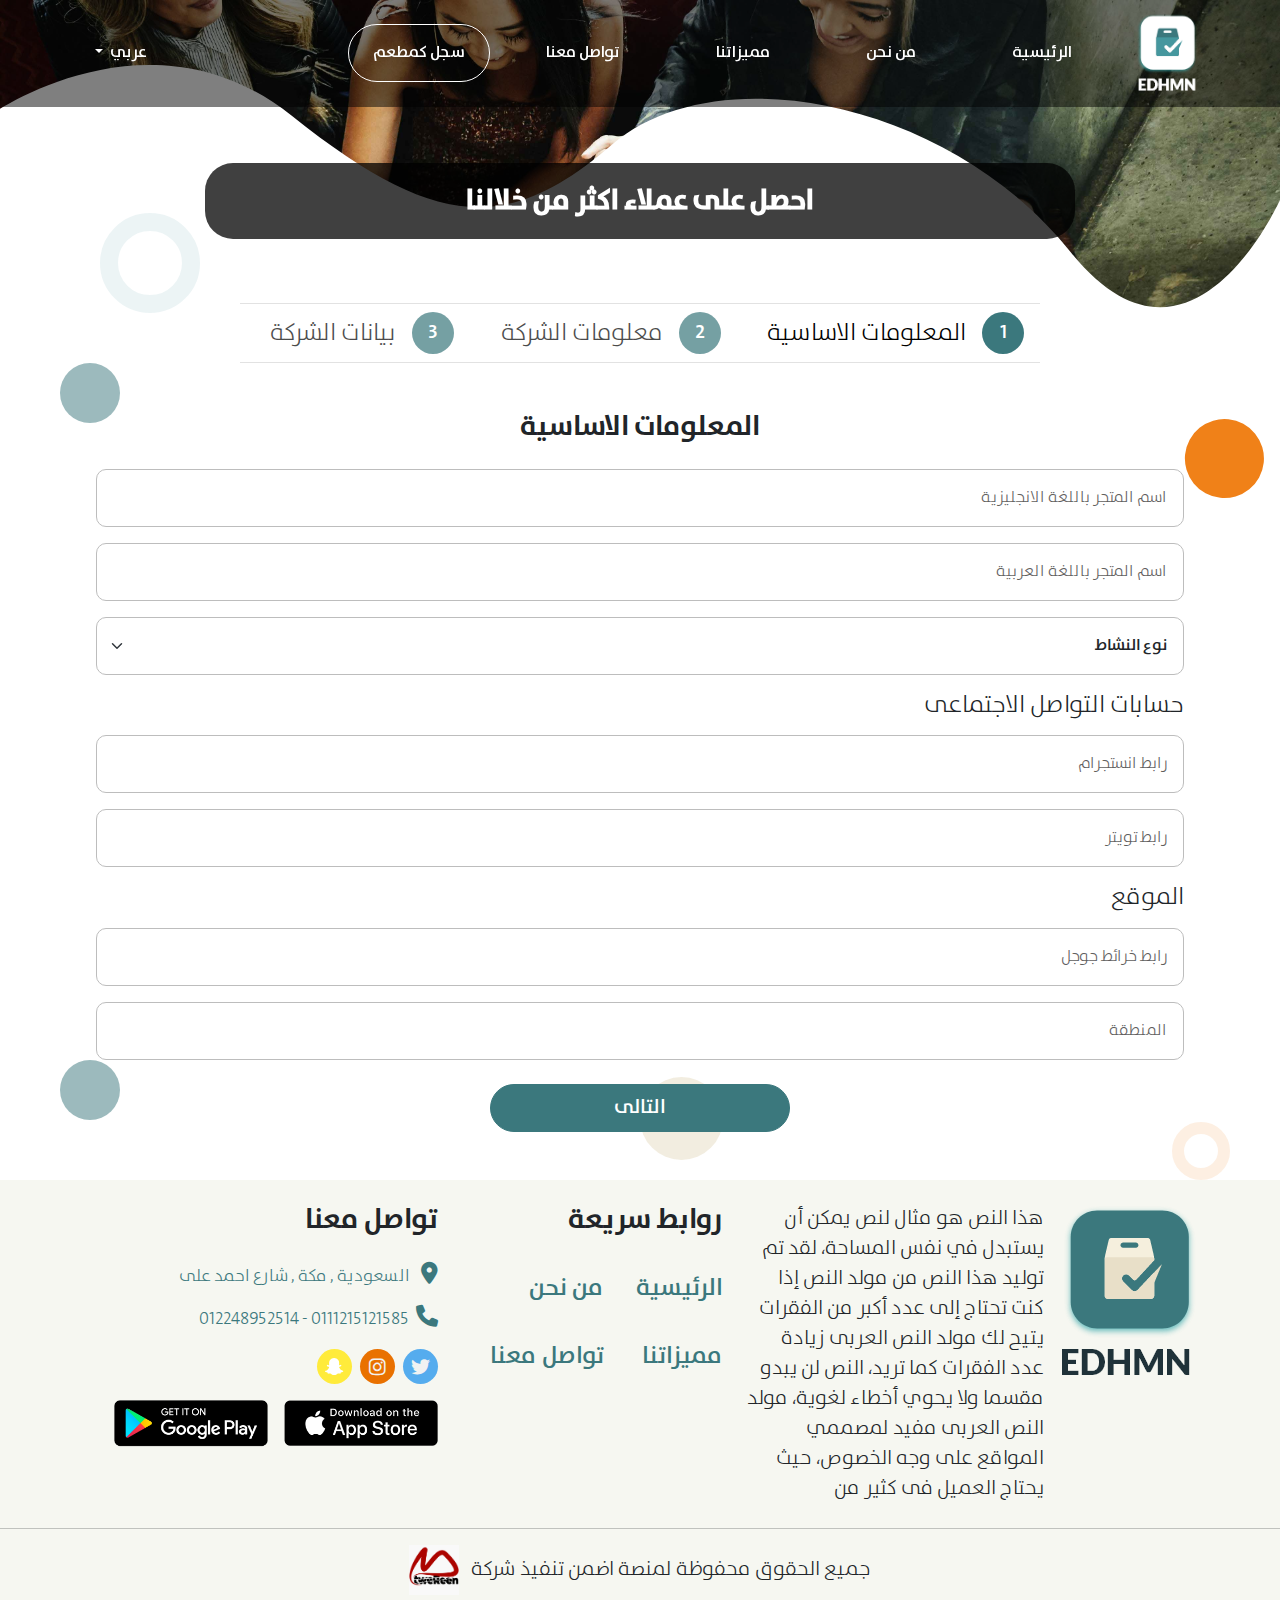
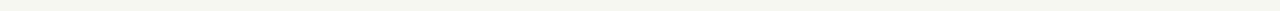
==== views/basics-from.html @ e5d07894 "Basics form page" ====
<!DOCTYPE html>
<html lang="ar">

<head>
    <meta charset="UTF-8">
    <meta http-equiv="X-UA-Compatible" content="IE=edge">
    <meta name="viewport" content="width=device-width, initial-scale=1.0">
    <title>EDHMN - المعلومات الأساسية</title>
    <meta name="description" content="EDHMN" />
    <meta name="keywords" content="EDHMN">
    <meta name="theme-color" content="#3B787D">
    <link rel="shortcut icon" href="../favicon.png" type="image/x-icon">
    <!-- Fontawsome links -->
    <link rel="stylesheet" href="../css/libs/solid.css">
    <link rel="stylesheet" href="../css/libs/brands.css">
    <link rel="stylesheet" href="../css/libs/regular.css">
    <link rel="stylesheet" href="../css/libs/fontawesome.css">
    <!-- Plugins links -->
    <link rel="stylesheet" href="../css/libs/animate.min.css">
    <link rel="stylesheet" href="../css/libs/aos.css">
    <link rel="stylesheet" href="../css/libs/owl.carousel.css">
    <!-- Style -->
    <link rel="stylesheet" id="bootstrapLink" href="../css/bootstrap.rtl.css">
    <link rel="stylesheet" id="stylefileLink" href="../css/style.rtl.css">
</head>

<body>

    <!-- Content -->
    <div class="wrap-fullpage">
        <!-- Start Header -->
        <header id="main-header" class="basics-form__section">
            <img src="../assets/img/SVGs/headerwave.svg" draggable="false" class="d-md-block d-none header__img"
                alt="header">
            <img src="../assets/img/SVGs/phonewave.svg" draggable="false" class="d-md-none header__img" alt="header">


            <nav class="navbar navbar-expand-lg bg-black bg-opacity-50 fixed-top">
                <div class="container-xl container-fluid">
                    <a class="navbar-brand" href="#">
                        <img src="../assets/img/global/logo.png" alt="logo شعار الموقع">
                    </a>
                    <button class="navbar-toggler" type="button" data-bs-toggle="offcanvas"
                        data-bs-target="#mainNavbar">
                        <span class="fas fa-bars text-white fs-3"></span>
                    </button>
                    <div class="offcanvas offcanvas-start" tabindex="-1" id="mainNavbar">
                        <div class="offcanvas-header border-bottom">
                            <h5 class="offcanvas-title" id="mainNavbarLabel" data-lang="offcanvas_header_title">القائمة
                            </h5>
                            <button type="button" class="btn-close" data-bs-dismiss="offcanvas"></button>
                        </div>
                        <div class="offcanvas-body align-items-lg-center">
                            <ul class="navbar-nav  flex-grow-1 pe-3 align-items-lg-center">

                                <li class="nav-item">
                                    <a class="nav-link px-lg-5" href="index.html" data-lang="home_link">الرئيسية</a>
                                </li>
                                <li class="nav-item">
                                    <a class="nav-link px-lg-5" href="index.html#aboutus-section"
                                        data-lang="weare_link">من نحن</a>
                                </li>
                                <li class="nav-item">
                                    <a class="nav-link px-lg-5" href="index.html#features-section"
                                        data-lang="features_link">مميزاتنا</a>
                                </li>
                                <li class="nav-item">
                                    <a class="nav-link px-lg-5" href="index.html#contactus-section"
                                        data-lang="contactus_link">تواصل
                                        معنا</a>
                                </li>
                                <li class="nav-item">
                                    <span class="nav-link ms-lg-2 px-4 py-3 bg-white rounded-pill nav-btn active"
                                        data-lang="signasrest_link">سجل كمطعم</span>
                                </li>

                            </ul>
                            <hr class="d-lg-none">
                            <div class="dropdown text-lg-center language-toggler">
                                <button class="btn dropdown-toggle" type="button" data-bs-toggle="dropdown">
                                    عربي
                                </button>
                                <ul class="dropdown-menu border-0 shadow-sm">
                                    <li><button class="dropdown-item active" data-lang="arbtn_langtoggler"
                                            data-lang-type="ar" type="button">عربي</button></li>
                                    <li><button class="dropdown-item " data-lang="enbtn_langtoggler" data-lang-type="en"
                                            type="button">انجليزي</button></li>
                                </ul>
                            </div>
                        </div>
                    </div>


                </div>
            </nav>


            <div class="header__content">
                <div class="container-xl container-fluid">
                    <div class="alert bg-black text-center rounded-3 bg-opacity-75 mx-auto mt-4" data-aos="fade-down">
                        <strong class="text-white" data-lang="basic_alert">احصل على عملاء اكثر من خلالنا</strong>
                    </div>

                    <nav
                        class="nav nav-pills flex-md-row align-items-center flex-column nav-fill mx-auto border-top border-bottom progress__wrap">
                        <a class="nav-link active" href="#">
                            <span class="number">1</span>
                            <span class="text" data-lang="progress_1"> المعلومات الاساسية</span>
                        </a>
                        <a class="nav-link " href="#">
                            <span class="number">2</span>
                            <span class="text" data-lang="progress_2">معلومات الشركة</span>
                        </a>
                        <a class="nav-link" href="#">
                            <span class="number">3</span>
                            <span class="text" data-lang="progress_3">بيانات الشركة</span>
                        </a>
                    </nav>
                </div>

            </div>
        </header>

        <!-- Start Content -->
        <main class="position-relative circles_style">
            <img src="../assets/img/SVGs/groupOrangeSolid.svg" alt="دوائر" class="svg__circle orange" draggable="false">
            <img src="../assets/img/SVGs/borderdOpacityOrangeCr.svg" alt="دوائر" class="svg__circle borderd__orange"
                draggable="false">
            <img src="../assets/img/SVGs/borderdOpacityGreenCr.svg" alt="دوائر" class="svg__circle primary__bordered"
                draggable="false">
            <img src="../assets/img/SVGs/greencirle.svg" alt="دوائر" class="svg__circle opacity-50 gr1"
                draggable="false">
            <img src="../assets/img/SVGs/greencirle.svg" alt="دوائر" class="svg__circle opacity-50 gr2"
                draggable="false">
            <img src="../assets/img/SVGs/opacityYellowCircle.svg" alt="دوائر" class="svg__circle yellow_solid"
                draggable="false">
            <div class="container">
                <!-- Contact Us -->
                <section id="basicsinfo-section" class="py-5 position-relative form-style">

                    <article class="text-center">
                        <h3 class=" mb-4 fw-ar-bold basicsinfo__title" data-lang="progress_1">المعلومات الاساسية
                        </h3>
                    </article>

                    <form class="mx-auto contact__form">
                        <div class="mb-3">
                            <input type="text" class="form-control  p-3" data-lang="input_storenameinenglish"
                                placeholder="اسم المتجر باللغة الانجليزية">
                        </div>
                        <div class="mb-3">
                            <input type="text" class="form-control  p-3" data-lang="input_storenameinarabic"
                                placeholder="اسم المتجر باللغة العربية">
                        </div>
                        <div class="mb-3">
                            <select class="form-select p-3">
                                <option value="" data-lang="select_activetype">نوع النشاط</option>
                                <option value="elec" data-lang="select_activetype_1">الكترونيات</option>
                            </select>
                        </div>
                        <article class="mb-3">
                            <h4 class="form_subtitle" data-lang="formsocial_subtitle_1">حسابات التواصل الاجتماعى</h4>
                        </article>
                        <div class="mb-3">
                            <input type="url" class="form-control  p-3" data-lang="input_instaurl"
                                placeholder="رابط انستجرام">
                        </div>
                        <div class="mb-3">
                            <input type="url" class="form-control  p-3" data-lang="input_twitterurl"
                                placeholder="رابط تويتر">
                        </div>

                        <article class="mb-3">
                            <h4 class="form_subtitle" data-lang="formsocial_subtitle_2">الموقع</h4>
                        </article>

                        <div class="mb-3">
                            <input type="url" class="form-control  p-3" data-lang="input_googlemapurl"
                                placeholder="رابط خرائط جوجل">
                        </div>
                        <div class="mb-3">
                            <input type="url" class="form-control  p-3" data-lang="input_area" placeholder="المنطقة">
                        </div>

                        <div class="mt-4 text-center">
                            <button type="submit" class="btn btn-primary rounded-3 py-2 submit__button"
                                data-lang="nextsubmit_button">التالى</button>
                        </div>
                    </form>
                </section>
            </div>

        </main>

        <!-- Footer -->
        <footer id="main__footer">
            <div class="container">
                <div class="py-4 top__footer">
                    <div class="row g-4">
                        <div class="col-x2l-6 col-xl-5 col-md-12">
                            <div class="d-flex gap-3 flex-sm-row flex-column">
                                <div class="topfooter__logo">
                                    <img src="../assets/img/global/logoBig.png" alt="اضمن شعار كبير فوتر">
                                </div>
                                <article>
                                    <p class="mb-0 lead topfooter__pargraph" data-lang="topfooter_pargraph">
                                        هذا النص هو مثال لنص يمكن أن يستبدل في نفس المساحة، لقد تم توليد هذا النص من
                                        مولد النص
                                        إذا كنت تحتاج إلى عدد أكبر من الفقرات يتيح لك مولد النص العربى زيادة عدد الفقرات
                                        كما تريد، النص لن يبدو مقسما ولا يحوي أخطاء لغوية، مولد النص العربى مفيد لمصممي
                                        المواقع على وجه الخصوص، حيث يحتاج العميل فى كثير من
                                    </p>
                                </article>
                            </div>
                        </div>
                        <div class="col-x2l-3 col-xl-3 col-md-6">
                            <section class="maplinkssec__footer">
                                <h4 class="h3 fw-ar-bold mb-3" data-lang="maplinks_title">روابط سريعة</h4>
                                <div class="row">
                                    <div class="col-5">
                                        <ul class="nav flex-column">
                                            <li class="nav-item py-2">
                                                <a class="nav-link px-0" href="index.html"
                                                    data-lang="home_link">الرئيسية</a>
                                            </li>
                                            <li class="nav-item py-2">
                                                <a class="nav-link px-0" href="index.html#features-section"
                                                    data-lang="features_link">مميزاتنا</a>
                                            </li>
                                        </ul>
                                    </div>
                                    <div class="col">
                                        <ul class="nav flex-column">
                                            <li class="nav-item py-2">
                                                <a class="nav-link px-0 " href="index.html#aboutus-section"
                                                    data-lang="weare_link">من نحن</a>
                                            </li>
                                            <li class="nav-item py-2">
                                                <a class="nav-link px-0" href="index.html#contactus-section"
                                                    data-lang="contactus_link">تواصل
                                                    معنا</a>
                                            </li>
                                        </ul>
                                    </div>
                                </div>
                            </section>
                        </div>
                        <div class="col-x2l-3 col-xl-4 col-md-6">
                            <section class="contactussec__footer">
                                <h4 class="h3 fw-ar-bold mb-3" data-lang="contactus_title">تواصل معنا</h4>

                                <ul class="nav flex-column">
                                    <li class="nav-item">
                                        <a class="nav-link px-0 " href="#">
                                            <i class="fas fa-location-dot me-2"></i>
                                            <span data-lang="address">
                                                السعودية , مكة , شارع احمد على
                                            </span>
                                        </a>
                                    </li>
                                    <li class="nav-item">
                                        <a class="nav-link px-0" href="#">
                                            <i class="fas fa-phone me-1"></i>
                                            <span>
                                                0111215121585 - 012248952514
                                            </span>
                                        </a>
                                    </li>

                                    <li class="nav-item social__links">
                                        <ul class="nav">
                                            <li class="nav-item">
                                                <a class="nav-link p-0" href="#">
                                                    <i class="fab fa-twitter"></i>
                                                </a>
                                            </li>
                                            <li class="nav-item">
                                                <a class="nav-link p-0" href="#">
                                                    <i class="fab fa-instagram"></i>
                                                </a>
                                            </li>
                                            <li class="nav-item">
                                                <a class="nav-link p-0" href="#">

                                                    <svg xmlns="http://www.w3.org/2000/svg" width="18.256"
                                                        height="17.241" viewBox="0 0 16.256 15.241">
                                                        <path id="snapchat_4_" data-name="snapchat (4)"
                                                            d="M15.937,27.369a4.7,4.7,0,0,1-3.192-2.678.154.154,0,0,0-.009-.018.672.672,0,0,1-.076-.553c.119-.278.574-.423.875-.518.087-.027.17-.054.238-.08a1.84,1.84,0,0,0,.648-.387.616.616,0,0,0,.2-.443.7.7,0,0,0-.522-.6.944.944,0,0,0-.354-.067.787.787,0,0,0-.329.067,1.848,1.848,0,0,1-.678.193.622.622,0,0,1-.225-.049c.006-.1.012-.206.019-.314l0-.047a8.047,8.047,0,0,0-.207-3.282,4.415,4.415,0,0,0-.995-1.423,4.16,4.16,0,0,0-1.19-.784,4.7,4.7,0,0,0-1.856-.392H8.244l-.279,0a4.719,4.719,0,0,0-1.858.392,4.136,4.136,0,0,0-1.186.783,4.429,4.429,0,0,0-.991,1.42,8.054,8.054,0,0,0-.208,3.28v0c.007.118.015.241.022.361a.651.651,0,0,1-.266.05,1.763,1.763,0,0,1-.724-.194.651.651,0,0,0-.275-.057.973.973,0,0,0-.487.136.673.673,0,0,0-.344.44.607.607,0,0,0,.232.57,2,2,0,0,0,.606.346c.069.027.151.053.238.08.3.1.757.24.876.518a.677.677,0,0,1-.077.553.144.144,0,0,0-.008.018,5.38,5.38,0,0,1-.819,1.266,4.6,4.6,0,0,1-.988.872,3.634,3.634,0,0,1-1.387.54.379.379,0,0,0-.318.4.481.481,0,0,0,.04.166h0a1.016,1.016,0,0,0,.551.47,6.289,6.289,0,0,0,1.59.414,1.929,1.929,0,0,1,.1.35c.026.122.054.248.093.381a.417.417,0,0,0,.436.317,2.122,2.122,0,0,0,.374-.052,4.252,4.252,0,0,1,.852-.1,3.7,3.7,0,0,1,.61.052,2.9,2.9,0,0,1,1.139.588,3.688,3.688,0,0,0,2.245.875q.041,0,.082,0c.033,0,.074,0,.117,0a3.693,3.693,0,0,0,2.245-.874h0a2.906,2.906,0,0,1,1.139-.587,3.7,3.7,0,0,1,.61-.052,4.272,4.272,0,0,1,.852.09,2.06,2.06,0,0,0,.374.046h.018a.412.412,0,0,0,.418-.312c.039-.131.066-.253.093-.378a2,2,0,0,1,.1-.347,6.333,6.333,0,0,0,1.59-.414,1.02,1.02,0,0,0,.55-.469.483.483,0,0,0,.041-.168A.378.378,0,0,0,15.937,27.369Z"
                                                            transform="translate(0 -15.988)" fill="#fff" />
                                                    </svg>


                                                </a>
                                            </li>
                                        </ul>
                                    </li>

                                    <li class="nav-item pt-3">
                                        <ul class="nav gap-3">
                                            <li class="nav-item">
                                                <a class="nav-link p-0" href="#"><img
                                                        src="../assets/img/global/appstore-free-img.png"
                                                        alt="تحميل التطبيق من appstore"></a>
                                            </li>
                                            <li class="nav-item">
                                                <a class="nav-link p-0" href="#">
                                                    <img src="../assets/img/global/playstore-free-img.png"
                                                        alt="playstore">
                                                </a>
                                            </li>

                                        </ul>
                                    </li>
                                </ul>
                            </section>
                        </div>
                    </div>
                </div>
            </div>
            <hr class="my-0">
            <div class="container">
                <div class="py-3 text-center">

                    <p class="mb-0 bottomfooter__text">
                        <span data-lang="bottomfooter_text">جميع الحقوق محفوظة لمنصة اضمن تنفيذ شركة </span><img
                            class="ms-2 align-middle" src="../assets/img/global/biglogo.png" width="50" alt="اضمن لوجو">
                    </p>

                </div>
            </div>
        </footer>
    </div>
    <!-- Scripts -->
    <!-- Language file -->
    <script src="../js/lang.js"></script>
    <!-- !Note: Bootstrap doesnt depend on jquery -->
    <script src="../js/libs/bootstrap.bundle.min.js"></script>
    <script src="../js/libs/jquery-3.5.1.min.js"></script>
    <script src="../js/libs/aos.js"></script>
    <script src="../js/libs/owl.carousel.min.js"></script>
    <script src="../js/app.js"></script>
</body>

</html>
---- css/libs/solid.css ----
/*!
 * Font Awesome Free 6.0.0 by @fontawesome - https://fontawesome.com
 * License - https://fontawesome.com/license/free (Icons: CC BY 4.0, Fonts: SIL OFL 1.1, Code: MIT License)
 * Copyright 2022 Fonticons, Inc.
 */:root,:host{--fa-font-solid: normal 900 1em/1 "Font Awesome 6 Free"}@font-face{font-family:'Font Awesome 6 Free';font-style:normal;font-weight:900;font-display:block;src:url("../../assets/fonts/fa-solid-900.woff2") format("woff2"),url("../../assets/fonts/fa-solid-900.ttf") format("truetype")}.fas,.fa-solid{font-family:'Font Awesome 6 Free';font-weight:900}
---- css/libs/brands.css ----
/*!
 * Font Awesome Free 6.0.0 by @fontawesome - https://fontawesome.com
 * License - https://fontawesome.com/license/free (Icons: CC BY 4.0, Fonts: SIL OFL 1.1, Code: MIT License)
 * Copyright 2022 Fonticons, Inc.
 */:root,:host{--fa-font-brands: normal 400 1em/1 "Font Awesome 6 Brands"}@font-face{font-family:'Font Awesome 6 Brands';font-style:normal;font-weight:400;font-display:block;src:url("../../assets/fonts/fa-brands-400.woff2") format("woff2"),url("../../assets/fonts/fa-brands-400.ttf") format("truetype")}.fab,.fa-brands{font-family:'Font Awesome 6 Brands';font-weight:400}.fa-42-group:before{content:"\e080"}.fa-innosoft:before{content:"\e080"}.fa-500px:before{content:"\f26e"}.fa-accessible-icon:before{content:"\f368"}.fa-accusoft:before{content:"\f369"}.fa-adn:before{content:"\f170"}.fa-adversal:before{content:"\f36a"}.fa-affiliatetheme:before{content:"\f36b"}.fa-airbnb:before{content:"\f834"}.fa-algolia:before{content:"\f36c"}.fa-alipay:before{content:"\f642"}.fa-amazon:before{content:"\f270"}.fa-amazon-pay:before{content:"\f42c"}.fa-amilia:before{content:"\f36d"}.fa-android:before{content:"\f17b"}.fa-angellist:before{content:"\f209"}.fa-angrycreative:before{content:"\f36e"}.fa-angular:before{content:"\f420"}.fa-app-store:before{content:"\f36f"}.fa-app-store-ios:before{content:"\f370"}.fa-apper:before{content:"\f371"}.fa-apple:before{content:"\f179"}.fa-apple-pay:before{content:"\f415"}.fa-artstation:before{content:"\f77a"}.fa-asymmetrik:before{content:"\f372"}.fa-atlassian:before{content:"\f77b"}.fa-audible:before{content:"\f373"}.fa-autoprefixer:before{content:"\f41c"}.fa-avianex:before{content:"\f374"}.fa-aviato:before{content:"\f421"}.fa-aws:before{content:"\f375"}.fa-bandcamp:before{content:"\f2d5"}.fa-battle-net:before{content:"\f835"}.fa-behance:before{content:"\f1b4"}.fa-behance-square:before{content:"\f1b5"}.fa-bilibili:before{content:"\e3d9"}.fa-bimobject:before{content:"\f378"}.fa-bitbucket:before{content:"\f171"}.fa-bitcoin:before{content:"\f379"}.fa-bity:before{content:"\f37a"}.fa-black-tie:before{content:"\f27e"}.fa-blackberry:before{content:"\f37b"}.fa-blogger:before{content:"\f37c"}.fa-blogger-b:before{content:"\f37d"}.fa-bluetooth:before{content:"\f293"}.fa-bluetooth-b:before{content:"\f294"}.fa-bootstrap:before{content:"\f836"}.fa-bots:before{content:"\e340"}.fa-btc:before{content:"\f15a"}.fa-buffer:before{content:"\f837"}.fa-buromobelexperte:before{content:"\f37f"}.fa-buy-n-large:before{content:"\f8a6"}.fa-buysellads:before{content:"\f20d"}.fa-canadian-maple-leaf:before{content:"\f785"}.fa-cc-amazon-pay:before{content:"\f42d"}.fa-cc-amex:before{content:"\f1f3"}.fa-cc-apple-pay:before{content:"\f416"}.fa-cc-diners-club:before{content:"\f24c"}.fa-cc-discover:before{content:"\f1f2"}.fa-cc-jcb:before{content:"\f24b"}.fa-cc-mastercard:before{content:"\f1f1"}.fa-cc-paypal:before{content:"\f1f4"}.fa-cc-stripe:before{content:"\f1f5"}.fa-cc-visa:before{content:"\f1f0"}.fa-centercode:before{content:"\f380"}.fa-centos:before{content:"\f789"}.fa-chrome:before{content:"\f268"}.fa-chromecast:before{content:"\f838"}.fa-cloudflare:before{content:"\e07d"}.fa-cloudscale:before{content:"\f383"}.fa-cloudsmith:before{content:"\f384"}.fa-cloudversify:before{content:"\f385"}.fa-cmplid:before{content:"\e360"}.fa-codepen:before{content:"\f1cb"}.fa-codiepie:before{content:"\f284"}.fa-confluence:before{content:"\f78d"}.fa-connectdevelop:before{content:"\f20e"}.fa-contao:before{content:"\f26d"}.fa-cotton-bureau:before{content:"\f89e"}.fa-cpanel:before{content:"\f388"}.fa-creative-commons:before{content:"\f25e"}.fa-creative-commons-by:before{content:"\f4e7"}.fa-creative-commons-nc:before{content:"\f4e8"}.fa-creative-commons-nc-eu:before{content:"\f4e9"}.fa-creative-commons-nc-jp:before{content:"\f4ea"}.fa-creative-commons-nd:before{content:"\f4eb"}.fa-creative-commons-pd:before{content:"\f4ec"}.fa-creative-commons-pd-alt:before{content:"\f4ed"}.fa-creative-commons-remix:before{content:"\f4ee"}.fa-creative-commons-sa:before{content:"\f4ef"}.fa-creative-commons-sampling:before{content:"\f4f0"}.fa-creative-commons-sampling-plus:before{content:"\f4f1"}.fa-creative-commons-share:before{content:"\f4f2"}.fa-creative-commons-zero:before{content:"\f4f3"}.fa-critical-role:before{content:"\f6c9"}.fa-css3:before{content:"\f13c"}.fa-css3-alt:before{content:"\f38b"}.fa-cuttlefish:before{content:"\f38c"}.fa-d-and-d:before{content:"\f38d"}.fa-d-and-d-beyond:before{content:"\f6ca"}.fa-dailymotion:before{content:"\e052"}.fa-dashcube:before{content:"\f210"}.fa-deezer:before{content:"\e077"}.fa-delicious:before{content:"\f1a5"}.fa-deploydog:before{content:"\f38e"}.fa-deskpro:before{content:"\f38f"}.fa-dev:before{content:"\f6cc"}.fa-deviantart:before{content:"\f1bd"}.fa-dhl:before{content:"\f790"}.fa-diaspora:before{content:"\f791"}.fa-digg:before{content:"\f1a6"}.fa-digital-ocean:before{content:"\f391"}.fa-discord:before{content:"\f392"}.fa-discourse:before{content:"\f393"}.fa-dochub:before{content:"\f394"}.fa-docker:before{content:"\f395"}.fa-draft2digital:before{content:"\f396"}.fa-dribbble:before{content:"\f17d"}.fa-dribbble-square:before{content:"\f397"}.fa-dropbox:before{content:"\f16b"}.fa-drupal:before{content:"\f1a9"}.fa-dyalog:before{content:"\f399"}.fa-earlybirds:before{content:"\f39a"}.fa-ebay:before{content:"\f4f4"}.fa-edge:before{content:"\f282"}.fa-edge-legacy:before{content:"\e078"}.fa-elementor:before{content:"\f430"}.fa-ello:before{content:"\f5f1"}.fa-ember:before{content:"\f423"}.fa-empire:before{content:"\f1d1"}.fa-envira:before{content:"\f299"}.fa-erlang:before{content:"\f39d"}.fa-ethereum:before{content:"\f42e"}.fa-etsy:before{content:"\f2d7"}.fa-evernote:before{content:"\f839"}.fa-expeditedssl:before{content:"\f23e"}.fa-facebook:before{content:"\f09a"}.fa-facebook-f:before{content:"\f39e"}.fa-facebook-messenger:before{content:"\f39f"}.fa-facebook-square:before{content:"\f082"}.fa-fantasy-flight-games:before{content:"\f6dc"}.fa-fedex:before{content:"\f797"}.fa-fedora:before{content:"\f798"}.fa-figma:before{content:"\f799"}.fa-firefox:before{content:"\f269"}.fa-firefox-browser:before{content:"\e007"}.fa-first-order:before{content:"\f2b0"}.fa-first-order-alt:before{content:"\f50a"}.fa-firstdraft:before{content:"\f3a1"}.fa-flickr:before{content:"\f16e"}.fa-flipboard:before{content:"\f44d"}.fa-fly:before{content:"\f417"}.fa-font-awesome:before{content:"\f2b4"}.fa-font-awesome-flag:before{content:"\f2b4"}.fa-font-awesome-logo-full:before{content:"\f2b4"}.fa-fonticons:before{content:"\f280"}.fa-fonticons-fi:before{content:"\f3a2"}.fa-fort-awesome:before{content:"\f286"}.fa-fort-awesome-alt:before{content:"\f3a3"}.fa-forumbee:before{content:"\f211"}.fa-foursquare:before{content:"\f180"}.fa-free-code-camp:before{content:"\f2c5"}.fa-freebsd:before{content:"\f3a4"}.fa-fulcrum:before{content:"\f50b"}.fa-galactic-republic:before{content:"\f50c"}.fa-galactic-senate:before{content:"\f50d"}.fa-get-pocket:before{content:"\f265"}.fa-gg:before{content:"\f260"}.fa-gg-circle:before{content:"\f261"}.fa-git:before{content:"\f1d3"}.fa-git-alt:before{content:"\f841"}.fa-git-square:before{content:"\f1d2"}.fa-github:before{content:"\f09b"}.fa-github-alt:before{content:"\f113"}.fa-github-square:before{content:"\f092"}.fa-gitkraken:before{content:"\f3a6"}.fa-gitlab:before{content:"\f296"}.fa-gitter:before{content:"\f426"}.fa-glide:before{content:"\f2a5"}.fa-glide-g:before{content:"\f2a6"}.fa-gofore:before{content:"\f3a7"}.fa-golang:before{content:"\e40f"}.fa-goodreads:before{content:"\f3a8"}.fa-goodreads-g:before{content:"\f3a9"}.fa-google:before{content:"\f1a0"}.fa-google-drive:before{content:"\f3aa"}.fa-google-pay:before{content:"\e079"}.fa-google-play:before{content:"\f3ab"}.fa-google-plus:before{content:"\f2b3"}.fa-google-plus-g:before{content:"\f0d5"}.fa-google-plus-square:before{content:"\f0d4"}.fa-google-wallet:before{content:"\f1ee"}.fa-gratipay:before{content:"\f184"}.fa-grav:before{content:"\f2d6"}.fa-gripfire:before{content:"\f3ac"}.fa-grunt:before{content:"\f3ad"}.fa-guilded:before{content:"\e07e"}.fa-gulp:before{content:"\f3ae"}.fa-hacker-news:before{content:"\f1d4"}.fa-hacker-news-square:before{content:"\f3af"}.fa-hackerrank:before{content:"\f5f7"}.fa-hashnode:before{content:"\e499"}.fa-hips:before{content:"\f452"}.fa-hire-a-helper:before{content:"\f3b0"}.fa-hive:before{content:"\e07f"}.fa-hooli:before{content:"\f427"}.fa-hornbill:before{content:"\f592"}.fa-hotjar:before{content:"\f3b1"}.fa-houzz:before{content:"\f27c"}.fa-html5:before{content:"\f13b"}.fa-hubspot:before{content:"\f3b2"}.fa-ideal:before{content:"\e013"}.fa-imdb:before{content:"\f2d8"}.fa-instagram:before{content:"\f16d"}.fa-instagram-square:before{content:"\e055"}.fa-instalod:before{content:"\e081"}.fa-intercom:before{content:"\f7af"}.fa-internet-explorer:before{content:"\f26b"}.fa-invision:before{content:"\f7b0"}.fa-ioxhost:before{content:"\f208"}.fa-itch-io:before{content:"\f83a"}.fa-itunes:before{content:"\f3b4"}.fa-itunes-note:before{content:"\f3b5"}.fa-java:before{content:"\f4e4"}.fa-jedi-order:before{content:"\f50e"}.fa-jenkins:before{content:"\f3b6"}.fa-jira:before{content:"\f7b1"}.fa-joget:before{content:"\f3b7"}.fa-joomla:before{content:"\f1aa"}.fa-js:before{content:"\f3b8"}.fa-js-square:before{content:"\f3b9"}.fa-jsfiddle:before{content:"\f1cc"}.fa-kaggle:before{content:"\f5fa"}.fa-keybase:before{content:"\f4f5"}.fa-keycdn:before{content:"\f3ba"}.fa-kickstarter:before{content:"\f3bb"}.fa-kickstarter-k:before{content:"\f3bc"}.fa-korvue:before{content:"\f42f"}.fa-laravel:before{content:"\f3bd"}.fa-lastfm:before{content:"\f202"}.fa-lastfm-square:before{content:"\f203"}.fa-leanpub:before{content:"\f212"}.fa-less:before{content:"\f41d"}.fa-line:before{content:"\f3c0"}.fa-linkedin:before{content:"\f08c"}.fa-linkedin-in:before{content:"\f0e1"}.fa-linode:before{content:"\f2b8"}.fa-linux:before{content:"\f17c"}.fa-lyft:before{content:"\f3c3"}.fa-magento:before{content:"\f3c4"}.fa-mailchimp:before{content:"\f59e"}.fa-mandalorian:before{content:"\f50f"}.fa-markdown:before{content:"\f60f"}.fa-mastodon:before{content:"\f4f6"}.fa-maxcdn:before{content:"\f136"}.fa-mdb:before{content:"\f8ca"}.fa-medapps:before{content:"\f3c6"}.fa-medium:before{content:"\f23a"}.fa-medium-m:before{content:"\f23a"}.fa-medrt:before{content:"\f3c8"}.fa-meetup:before{content:"\f2e0"}.fa-megaport:before{content:"\f5a3"}.fa-mendeley:before{content:"\f7b3"}.fa-microblog:before{content:"\e01a"}.fa-microsoft:before{content:"\f3ca"}.fa-mix:before{content:"\f3cb"}.fa-mixcloud:before{content:"\f289"}.fa-mixer:before{content:"\e056"}.fa-mizuni:before{content:"\f3cc"}.fa-modx:before{content:"\f285"}.fa-monero:before{content:"\f3d0"}.fa-napster:before{content:"\f3d2"}.fa-neos:before{content:"\f612"}.fa-nimblr:before{content:"\f5a8"}.fa-node:before{content:"\f419"}.fa-node-js:before{content:"\f3d3"}.fa-npm:before{content:"\f3d4"}.fa-ns8:before{content:"\f3d5"}.fa-nutritionix:before{content:"\f3d6"}.fa-octopus-deploy:before{content:"\e082"}.fa-odnoklassniki:before{content:"\f263"}.fa-odnoklassniki-square:before{content:"\f264"}.fa-old-republic:before{content:"\f510"}.fa-opencart:before{content:"\f23d"}.fa-openid:before{content:"\f19b"}.fa-opera:before{content:"\f26a"}.fa-optin-monster:before{content:"\f23c"}.fa-orcid:before{content:"\f8d2"}.fa-osi:before{content:"\f41a"}.fa-padlet:before{content:"\e4a0"}.fa-page4:before{content:"\f3d7"}.fa-pagelines:before{content:"\f18c"}.fa-palfed:before{content:"\f3d8"}.fa-patreon:before{content:"\f3d9"}.fa-paypal:before{content:"\f1ed"}.fa-perbyte:before{content:"\e083"}.fa-periscope:before{content:"\f3da"}.fa-phabricator:before{content:"\f3db"}.fa-phoenix-framework:before{content:"\f3dc"}.fa-phoenix-squadron:before{content:"\f511"}.fa-php:before{content:"\f457"}.fa-pied-piper:before{content:"\f2ae"}.fa-pied-piper-alt:before{content:"\f1a8"}.fa-pied-piper-hat:before{content:"\f4e5"}.fa-pied-piper-pp:before{content:"\f1a7"}.fa-pied-piper-square:before{content:"\e01e"}.fa-pinterest:before{content:"\f0d2"}.fa-pinterest-p:before{content:"\f231"}.fa-pinterest-square:before{content:"\f0d3"}.fa-pix:before{content:"\e43a"}.fa-playstation:before{content:"\f3df"}.fa-product-hunt:before{content:"\f288"}.fa-pushed:before{content:"\f3e1"}.fa-python:before{content:"\f3e2"}.fa-qq:before{content:"\f1d6"}.fa-quinscape:before{content:"\f459"}.fa-quora:before{content:"\f2c4"}.fa-r-project:before{content:"\f4f7"}.fa-raspberry-pi:before{content:"\f7bb"}.fa-ravelry:before{content:"\f2d9"}.fa-react:before{content:"\f41b"}.fa-reacteurope:before{content:"\f75d"}.fa-readme:before{content:"\f4d5"}.fa-rebel:before{content:"\f1d0"}.fa-red-river:before{content:"\f3e3"}.fa-reddit:before{content:"\f1a1"}.fa-reddit-alien:before{content:"\f281"}.fa-reddit-square:before{content:"\f1a2"}.fa-redhat:before{content:"\f7bc"}.fa-renren:before{content:"\f18b"}.fa-replyd:before{content:"\f3e6"}.fa-researchgate:before{content:"\f4f8"}.fa-resolving:before{content:"\f3e7"}.fa-rev:before{content:"\f5b2"}.fa-rocketchat:before{content:"\f3e8"}.fa-rockrms:before{content:"\f3e9"}.fa-rust:before{content:"\e07a"}.fa-safari:before{content:"\f267"}.fa-salesforce:before{content:"\f83b"}.fa-sass:before{content:"\f41e"}.fa-schlix:before{content:"\f3ea"}.fa-scribd:before{content:"\f28a"}.fa-searchengin:before{content:"\f3eb"}.fa-sellcast:before{content:"\f2da"}.fa-sellsy:before{content:"\f213"}.fa-servicestack:before{content:"\f3ec"}.fa-shirtsinbulk:before{content:"\f214"}.fa-shopify:before{content:"\e057"}.fa-shopware:before{content:"\f5b5"}.fa-simplybuilt:before{content:"\f215"}.fa-sistrix:before{content:"\f3ee"}.fa-sith:before{content:"\f512"}.fa-sitrox:before{content:"\e44a"}.fa-sketch:before{content:"\f7c6"}.fa-skyatlas:before{content:"\f216"}.fa-skype:before{content:"\f17e"}.fa-slack:before{content:"\f198"}.fa-slack-hash:before{content:"\f198"}.fa-slideshare:before{content:"\f1e7"}.fa-snapchat:before{content:"\f2ab"}.fa-snapchat-ghost:before{content:"\f2ab"}.fa-snapchat-square:before{content:"\f2ad"}.fa-soundcloud:before{content:"\f1be"}.fa-sourcetree:before{content:"\f7d3"}.fa-speakap:before{content:"\f3f3"}.fa-speaker-deck:before{content:"\f83c"}.fa-spotify:before{content:"\f1bc"}.fa-square-font-awesome:before{content:"\f425"}.fa-square-font-awesome-stroke:before{content:"\f35c"}.fa-font-awesome-alt:before{content:"\f35c"}.fa-squarespace:before{content:"\f5be"}.fa-stack-exchange:before{content:"\f18d"}.fa-stack-overflow:before{content:"\f16c"}.fa-stackpath:before{content:"\f842"}.fa-staylinked:before{content:"\f3f5"}.fa-steam:before{content:"\f1b6"}.fa-steam-square:before{content:"\f1b7"}.fa-steam-symbol:before{content:"\f3f6"}.fa-sticker-mule:before{content:"\f3f7"}.fa-strava:before{content:"\f428"}.fa-stripe:before{content:"\f429"}.fa-stripe-s:before{content:"\f42a"}.fa-studiovinari:before{content:"\f3f8"}.fa-stumbleupon:before{content:"\f1a4"}.fa-stumbleupon-circle:before{content:"\f1a3"}.fa-superpowers:before{content:"\f2dd"}.fa-supple:before{content:"\f3f9"}.fa-suse:before{content:"\f7d6"}.fa-swift:before{content:"\f8e1"}.fa-symfony:before{content:"\f83d"}.fa-teamspeak:before{content:"\f4f9"}.fa-telegram:before{content:"\f2c6"}.fa-telegram-plane:before{content:"\f2c6"}.fa-tencent-weibo:before{content:"\f1d5"}.fa-the-red-yeti:before{content:"\f69d"}.fa-themeco:before{content:"\f5c6"}.fa-themeisle:before{content:"\f2b2"}.fa-think-peaks:before{content:"\f731"}.fa-tiktok:before{content:"\e07b"}.fa-trade-federation:before{content:"\f513"}.fa-trello:before{content:"\f181"}.fa-tumblr:before{content:"\f173"}.fa-tumblr-square:before{content:"\f174"}.fa-twitch:before{content:"\f1e8"}.fa-twitter:before{content:"\f099"}.fa-twitter-square:before{content:"\f081"}.fa-typo3:before{content:"\f42b"}.fa-uber:before{content:"\f402"}.fa-ubuntu:before{content:"\f7df"}.fa-uikit:before{content:"\f403"}.fa-umbraco:before{content:"\f8e8"}.fa-uncharted:before{content:"\e084"}.fa-uniregistry:before{content:"\f404"}.fa-unity:before{content:"\e049"}.fa-unsplash:before{content:"\e07c"}.fa-untappd:before{content:"\f405"}.fa-ups:before{content:"\f7e0"}.fa-usb:before{content:"\f287"}.fa-usps:before{content:"\f7e1"}.fa-ussunnah:before{content:"\f407"}.fa-vaadin:before{content:"\f408"}.fa-viacoin:before{content:"\f237"}.fa-viadeo:before{content:"\f2a9"}.fa-viadeo-square:before{content:"\f2aa"}.fa-viber:before{content:"\f409"}.fa-vimeo:before{content:"\f40a"}.fa-vimeo-square:before{content:"\f194"}.fa-vimeo-v:before{content:"\f27d"}.fa-vine:before{content:"\f1ca"}.fa-vk:before{content:"\f189"}.fa-vnv:before{content:"\f40b"}.fa-vuejs:before{content:"\f41f"}.fa-watchman-monitoring:before{content:"\e087"}.fa-waze:before{content:"\f83f"}.fa-weebly:before{content:"\f5cc"}.fa-weibo:before{content:"\f18a"}.fa-weixin:before{content:"\f1d7"}.fa-whatsapp:before{content:"\f232"}.fa-whatsapp-square:before{content:"\f40c"}.fa-whmcs:before{content:"\f40d"}.fa-wikipedia-w:before{content:"\f266"}.fa-windows:before{content:"\f17a"}.fa-wirsindhandwerk:before{content:"\e2d0"}.fa-wsh:before{content:"\e2d0"}.fa-wix:before{content:"\f5cf"}.fa-wizards-of-the-coast:before{content:"\f730"}.fa-wodu:before{content:"\e088"}.fa-wolf-pack-battalion:before{content:"\f514"}.fa-wordpress:before{content:"\f19a"}.fa-wordpress-simple:before{content:"\f411"}.fa-wpbeginner:before{content:"\f297"}.fa-wpexplorer:before{content:"\f2de"}.fa-wpforms:before{content:"\f298"}.fa-wpressr:before{content:"\f3e4"}.fa-xbox:before{content:"\f412"}.fa-xing:before{content:"\f168"}.fa-xing-square:before{content:"\f169"}.fa-y-combinator:before{content:"\f23b"}.fa-yahoo:before{content:"\f19e"}.fa-yammer:before{content:"\f840"}.fa-yandex:before{content:"\f413"}.fa-yandex-international:before{content:"\f414"}.fa-yarn:before{content:"\f7e3"}.fa-yelp:before{content:"\f1e9"}.fa-yoast:before{content:"\f2b1"}.fa-youtube:before{content:"\f167"}.fa-youtube-square:before{content:"\f431"}.fa-zhihu:before{content:"\f63f"}
---- css/libs/regular.css ----
/*!
 * Font Awesome Free 6.0.0 by @fontawesome - https://fontawesome.com
 * License - https://fontawesome.com/license/free (Icons: CC BY 4.0, Fonts: SIL OFL 1.1, Code: MIT License)
 * Copyright 2022 Fonticons, Inc.
 */:root,:host{--fa-font-regular: normal 400 1em/1 "Font Awesome 6 Free"}@font-face{font-family:'Font Awesome 6 Free';font-style:normal;font-weight:400;font-display:block;src:url("../../assets/fonts/fa-regular-400.woff2") format("woff2"),url("../../assets/fonts/fa-regular-400.ttf") format("truetype")}.far,.fa-regular{font-family:'Font Awesome 6 Free';font-weight:400}
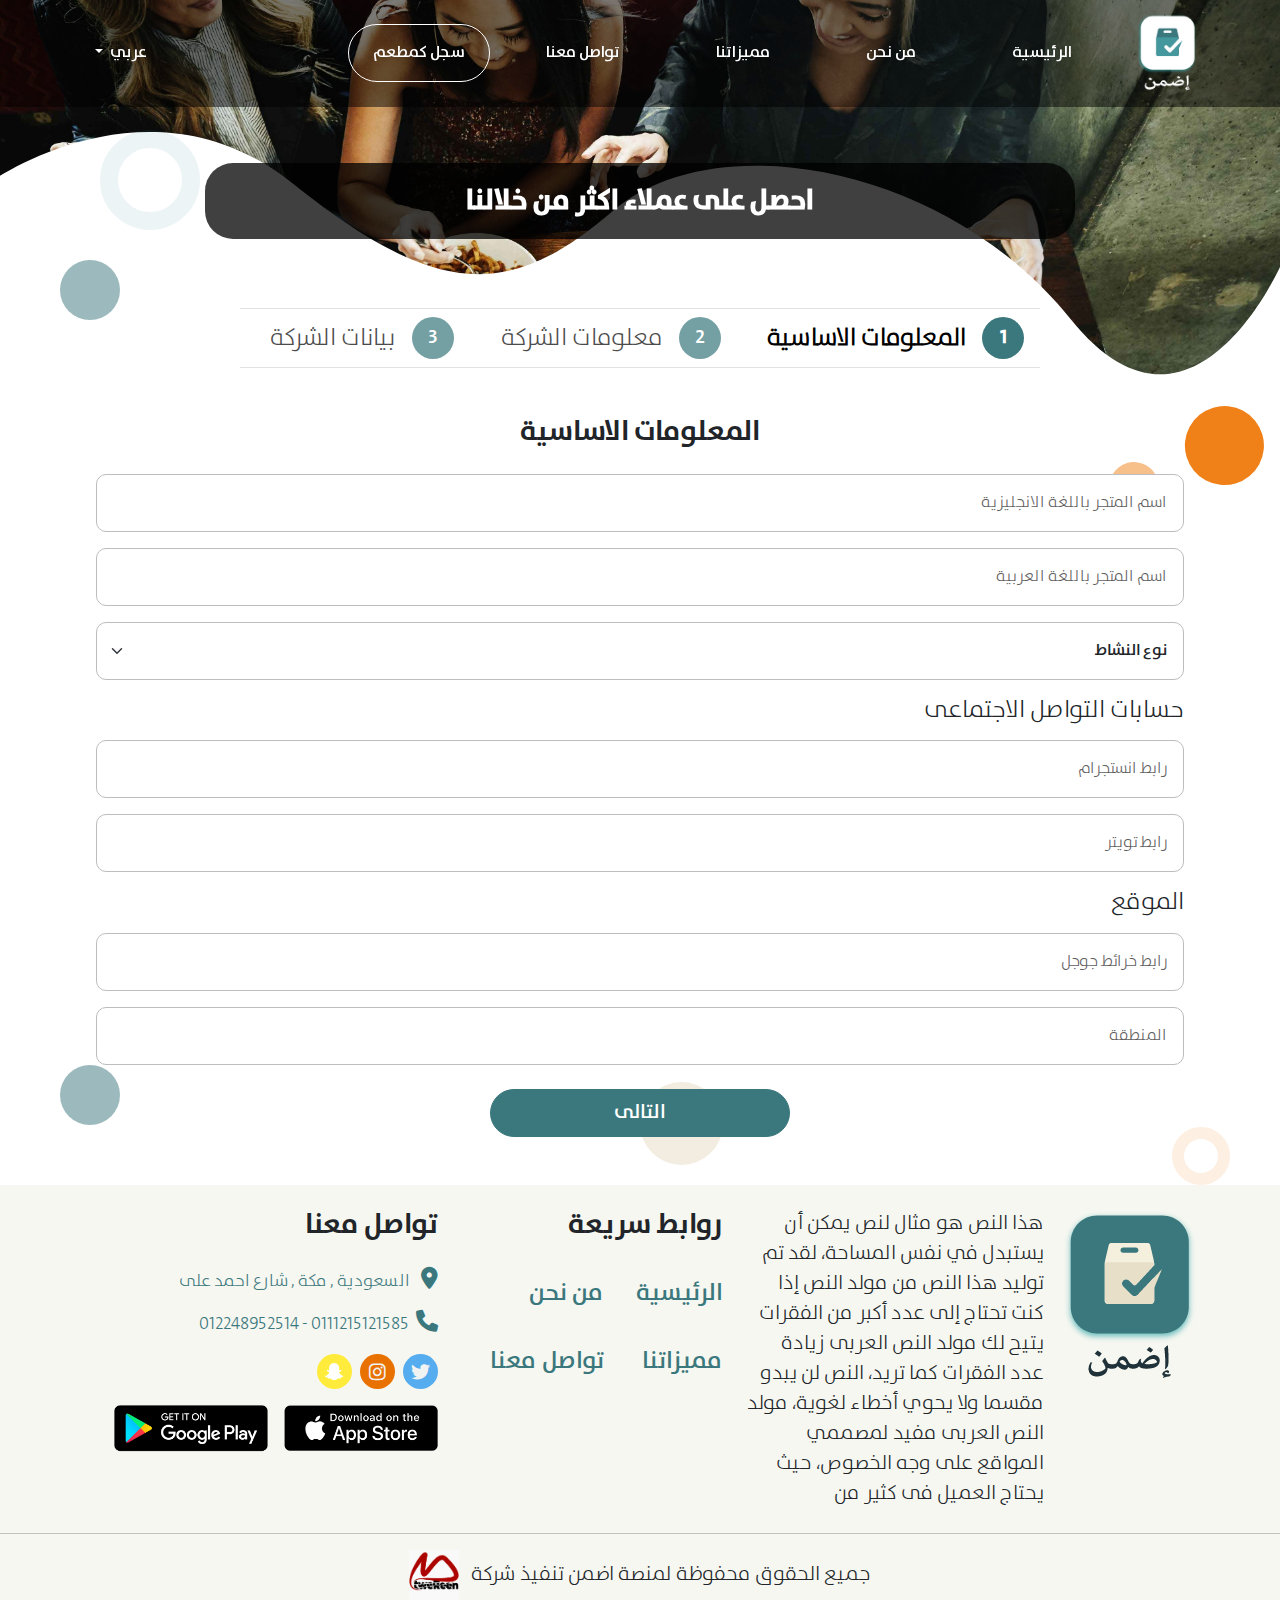
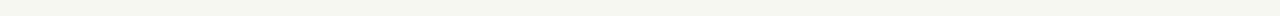
==== commit 8e257c25: "Finish project" ====
--- a/views/basics-from.html
+++ b/views/basics-from.html
@@ -9,7 +9,7 @@
     <meta name="description" content="EDHMN" />
     <meta name="keywords" content="EDHMN">
     <meta name="theme-color" content="#3B787D">
-    <link rel="shortcut icon" href="../favicon.png" type="image/x-icon">
+    <link rel="shortcut icon" href="./favicon.png" type="image/x-icon">
     <!-- Fontawsome links -->
     <link rel="stylesheet" href="../css/libs/solid.css">
     <link rel="stylesheet" href="../css/libs/brands.css">
@@ -19,6 +19,8 @@
     <link rel="stylesheet" href="../css/libs/animate.min.css">
     <link rel="stylesheet" href="../css/libs/aos.css">
     <link rel="stylesheet" href="../css/libs/owl.carousel.css">
+    <link rel="stylesheet" href="../css/libs/dropzone.min.css">
+    <!-- <link rel="stylesheet" href="../css/libs/smart_wizard.min.css"> -->
     <!-- Style -->
     <link rel="stylesheet" id="bootstrapLink" href="../css/bootstrap.rtl.css">
     <link rel="stylesheet" id="stylefileLink" href="../css/style.rtl.css">
@@ -38,7 +40,7 @@
             <nav class="navbar navbar-expand-lg bg-black bg-opacity-50 fixed-top">
                 <div class="container-xl container-fluid">
                     <a class="navbar-brand" href="#">
-                        <img src="../assets/img/global/logo.png" alt="logo شعار الموقع">
+                        <img src="../assets/img/global/ar-logo.png" alt="logo شعار الموقع" data-lang="img_navbar_logo">
                     </a>
                     <button class="navbar-toggler" type="button" data-bs-toggle="offcanvas"
                         data-bs-target="#mainNavbar">
@@ -100,22 +102,6 @@
                     <div class="alert bg-black text-center rounded-3 bg-opacity-75 mx-auto mt-4" data-aos="fade-down">
                         <strong class="text-white" data-lang="basic_alert">احصل على عملاء اكثر من خلالنا</strong>
                     </div>
-
-                    <nav
-                        class="nav nav-pills flex-md-row align-items-center flex-column nav-fill mx-auto border-top border-bottom progress__wrap">
-                        <a class="nav-link active" href="#">
-                            <span class="number">1</span>
-                            <span class="text" data-lang="progress_1"> المعلومات الاساسية</span>
-                        </a>
-                        <a class="nav-link " href="#">
-                            <span class="number">2</span>
-                            <span class="text" data-lang="progress_2">معلومات الشركة</span>
-                        </a>
-                        <a class="nav-link" href="#">
-                            <span class="number">3</span>
-                            <span class="text" data-lang="progress_3">بيانات الشركة</span>
-                        </a>
-                    </nav>
                 </div>
 
             </div>
@@ -137,54 +123,230 @@
             <div class="container">
                 <!-- Contact Us -->
                 <section id="basicsinfo-section" class="py-5 position-relative form-style">
-
-                    <article class="text-center">
-                        <h3 class=" mb-4 fw-ar-bold basicsinfo__title" data-lang="progress_1">المعلومات الاساسية
-                        </h3>
-                    </article>
-
-                    <form class="mx-auto contact__form">
-                        <div class="mb-3">
-                            <input type="text" class="form-control  p-3" data-lang="input_storenameinenglish"
-                                placeholder="اسم المتجر باللغة الانجليزية">
-                        </div>
-                        <div class="mb-3">
-                            <input type="text" class="form-control  p-3" data-lang="input_storenameinarabic"
-                                placeholder="اسم المتجر باللغة العربية">
-                        </div>
-                        <div class="mb-3">
-                            <select class="form-select p-3">
-                                <option value="" data-lang="select_activetype">نوع النشاط</option>
-                                <option value="elec" data-lang="select_activetype_1">الكترونيات</option>
-                            </select>
-                        </div>
-                        <article class="mb-3">
-                            <h4 class="form_subtitle" data-lang="formsocial_subtitle_1">حسابات التواصل الاجتماعى</h4>
-                        </article>
-                        <div class="mb-3">
-                            <input type="url" class="form-control  p-3" data-lang="input_instaurl"
-                                placeholder="رابط انستجرام">
-                        </div>
-                        <div class="mb-3">
-                            <input type="url" class="form-control  p-3" data-lang="input_twitterurl"
-                                placeholder="رابط تويتر">
-                        </div>
-
-                        <article class="mb-3">
-                            <h4 class="form_subtitle" data-lang="formsocial_subtitle_2">الموقع</h4>
-                        </article>
-
-                        <div class="mb-3">
-                            <input type="url" class="form-control  p-3" data-lang="input_googlemapurl"
-                                placeholder="رابط خرائط جوجل">
-                        </div>
-                        <div class="mb-3">
-                            <input type="url" class="form-control  p-3" data-lang="input_area" placeholder="المنطقة">
-                        </div>
-
-                        <div class="mt-4 text-center">
-                            <button type="submit" class="btn btn-primary rounded-3 py-2 submit__button"
-                                data-lang="nextsubmit_button">التالى</button>
+                    <!-- SmartWizard html -->
+                    <form id="signasrestrant" class="mx-auto contact__form">
+                        <nav
+                            class="nav nav-pills flex-md-row align-items-center flex-column nav-fill mx-auto border-top border-bottom mb-5 progress__wrap">
+                            <a class="nav-link active" href="#step-1">
+                                <span class="number">1</span>
+                                <span class="text" data-lang="progress_1"> المعلومات الاساسية</span>
+                            </a>
+                            <a class="nav-link " href="#step-2">
+                                <span class="number">2</span>
+                                <span class="text" data-lang="progress_2">معلومات الشركة</span>
+                            </a>
+                            <a class="nav-link" href="#step-3">
+                                <span class="number">3</span>
+                                <span class="text" data-lang="progress_3">بيانات الشركة</span>
+                            </a>
+                        </nav>
+
+                        <div class="tab-content">
+                            <div id="step-1" class="tab-pane">
+                                <article class="text-center">
+                                    <h3 class=" mb-4 fw-ar-bold basicsinfo__title" data-lang="progress_1">المعلومات
+                                        الاساسية
+                                    </h3>
+                                </article>
+                                <div class="mb-3">
+                                    <input type="text" class="form-control  p-3" data-lang="input_storenameinenglish"
+                                        placeholder="اسم المتجر باللغة الانجليزية">
+                                </div>
+                                <div class="mb-3">
+                                    <input type="text" class="form-control  p-3" data-lang="input_storenameinarabic"
+                                        placeholder="اسم المتجر باللغة العربية">
+                                </div>
+                                <div class="mb-3">
+                                    <select class="form-select p-3">
+                                        <option value="" data-lang="select_activetype">نوع النشاط</option>
+                                        <option value="elec" data-lang="select_activetype_1">الكترونيات</option>
+                                    </select>
+                                </div>
+                                <article class="mb-3">
+                                    <h4 class="form_subtitle" data-lang="formsocial_subtitle_1">حسابات التواصل الاجتماعى
+                                    </h4>
+                                </article>
+                                <div class="mb-3">
+                                    <input type="url" class="form-control  p-3" data-lang="input_instaurl"
+                                        placeholder="رابط انستجرام">
+                                </div>
+                                <div class="mb-3">
+                                    <input type="url" class="form-control  p-3" data-lang="input_twitterurl"
+                                        placeholder="رابط تويتر">
+                                </div>
+
+                                <article class="mb-3">
+                                    <h4 class="form_subtitle" data-lang="formsocial_subtitle_2">الموقع</h4>
+                                </article>
+
+                                <div class="mb-3">
+                                    <input type="url" class="form-control  p-3" data-lang="input_googlemapurl"
+                                        placeholder="رابط خرائط جوجل">
+                                </div>
+                                <div class="mb-3">
+                                    <input type="url" class="form-control  p-3" data-lang="input_area"
+                                        placeholder="المنطقة">
+                                </div>
+                            </div>
+                            <div id="step-2" class="tab-pane">
+                                <article class="text-center">
+                                    <h3 class=" mb-4 fw-ar-bold basicsinfo__title" data-lang="progress_2">معلومات الشركة
+                                    </h3>
+                                </article>
+                                <div class="mb-3">
+                                    <input type="text" class="form-control  p-3 is-invalid"
+                                        data-lang="input_companynameenglish"
+                                        placeholder="اسم الشركة الرسمى باللغة الانجليزية">
+                                    <div class="invalid-feedback mt-2 ms-1">
+                                        هكذا سيكون شكل الايرور
+                                    </div>
+                                </div>
+                                <div class="mb-3">
+                                    <input type="email" class="form-control  p-3" data-lang="input_email"
+                                        placeholder="البريد الالكترونى">
+                                </div>
+                                <div class="mb-3">
+                                    <input type="text" class="form-control  p-3" data-lang="input_ibiannumber"
+                                        placeholder="رقم الايبان">
+                                </div>
+                                <div class="mb-3">
+                                    <input type="text" class="form-control  p-3" data-lang="input_managernumber"
+                                        placeholder="رقم المدير">
+                                </div>
+                                <div class="mb-3">
+                                    <input type="text" class="form-control  p-3" data-lang="input_workingmangernumber"
+                                        placeholder="رقم مسؤل التشغيل">
+                                </div>
+
+                                <div class="mb-3">
+                                    <input type="text" class="form-control  p-3" data-lang="input_shopnumber"
+                                        placeholder="رقم تليفون المحل">
+                                </div>
+
+                            </div>
+                            <div id="step-3" class="tab-pane">
+
+                                <article class="text-center">
+                                    <h3 class=" mb-4 fw-ar-bold companydata__title" data-lang="formalpapers_title">
+                                        الأوراق الرسمية
+                                    </h3>
+                                </article>
+                                <div class="mb-3">
+
+                                    <div id="file1" class="paper-upload dropzone border">
+                                        <div class="dz-default dz-message my-0 ">
+                                            <div class="text-start">
+                                                <span class="fw-ar-light" data-lang="paper_1">رقم السجل التجارى او
+                                                    معروف</span>
+                                            </div>
+                                            <div class="dz-button mt-3 d-flex flex-column align-items-center">
+                                                <img src="../assets/img/SVGs/fileIcon.svg" class="mb-2" alt="fileicon">
+                                                <span class="fw-ar-light" data-lang="upload_text">اضغط هنا او قم برمى
+                                                    الملف في
+                                                    هذا الحقل</span>
+                                            </div>
+                                        </div>
+                                    </div>
+
+                                    <div class="dropzone-preview">
+                                        <div
+                                            class="d-flex flex-md-row flex-column gap-3 mb-2 dz-preview dz-file-preview">
+                                            <div class="flex-shrink-0">
+                                                <img data-dz-thumbnail>
+                                            </div>
+                                            <div class="flex-grow-1">
+
+                                                <strong class="fw-ar-bold fs-5" data-dz-name></strong>
+                                                <div data-dz-size></div>
+
+                                                <div><span data-dz-uploadprogress></span> </div>
+                                                <div><span></span></div>
+                                                <div><span></span></div>
+                                                <div><span class="text-danger" data-dz-errormessage></span></div>
+
+                                            </div>
+
+                                        </div>
+                                    </div>
+                                </div>
+                                <div class="mb-3">
+
+                                    <div id="file2" class="paper-upload dropzone border">
+                                        <div class="dz-default dz-message my-0 ">
+                                            <div class="text-start">
+                                                <span class="fw-ar-light" data-lang="paper_2">رقم الشهادة
+                                                    الضريبية</span>
+                                            </div>
+                                            <div class="dz-button mt-3 d-flex flex-column align-items-center">
+                                                <img src="../assets/img/SVGs/fileIcon.svg" class="mb-2" alt="fileicon">
+                                                <span class="fw-ar-light" data-lang="upload_text">اضغط هنا او قم برمى
+                                                    الملف في
+                                                    هذا الحقل</span>
+                                            </div>
+                                        </div>
+                                    </div>
+
+                                    <div class="dropzone-preview">
+                                        <div
+                                            class="d-flex flex-md-row flex-column gap-3 mb-2 dz-preview dz-file-preview">
+                                            <div class="flex-shrink-0">
+                                                <img data-dz-thumbnail>
+                                            </div>
+                                            <div class="flex-grow-1">
+
+                                                <strong class="fw-ar-bold fs-5" data-dz-name></strong>
+                                                <div data-dz-size></div>
+
+                                                <div><span data-dz-uploadprogress></span> </div>
+                                                <div><span></span></div>
+                                                <div><span></span></div>
+                                                <div><span class="text-danger" data-dz-errormessage></span></div>
+
+                                            </div>
+
+                                        </div>
+                                    </div>
+                                </div>
+                                <div class="mb-3">
+
+                                    <div id="file3" class="paper-upload dropzone border">
+                                        <div class="dz-default dz-message my-0 ">
+                                            <div class="text-start">
+                                                <span class="fw-ar-light" data-lang="paper_3">ممثل الشركة في السجل
+                                                    التجارى او
+                                                    المفوض بالتوقيع</span>
+                                            </div>
+                                            <div class="dz-button mt-3 d-flex flex-column align-items-center">
+                                                <img src="../assets/img/SVGs/fileIcon.svg" class="mb-2" alt="fileicon">
+                                                <span class="fw-ar-light" data-lang="upload_text">اضغط هنا او قم برمى
+                                                    الملف في
+                                                    هذا الحقل</span>
+                                            </div>
+                                        </div>
+                                    </div>
+
+                                    <div class="dropzone-preview">
+                                        <div
+                                            class="d-flex flex-md-row flex-column gap-3 mb-2 dz-preview dz-file-preview">
+                                            <div class="flex-shrink-0">
+                                                <img data-dz-thumbnail>
+                                            </div>
+                                            <div class="flex-grow-1">
+
+                                                <strong class="fw-ar-bold fs-5" data-dz-name></strong>
+                                                <div data-dz-size></div>
+
+                                                <div><span data-dz-uploadprogress></span> </div>
+                                                <div><span></span></div>
+                                                <div><span></span></div>
+                                                <div><span class="text-danger" data-dz-errormessage></span></div>
+
+                                            </div>
+
+                                        </div>
+                                    </div>
+                                </div>
+                            </div>
                         </div>
                     </form>
                 </section>
@@ -200,7 +362,8 @@
                         <div class="col-x2l-6 col-xl-5 col-md-12">
                             <div class="d-flex gap-3 flex-sm-row flex-column">
                                 <div class="topfooter__logo">
-                                    <img src="../assets/img/global/logoBig.png" alt="اضمن شعار كبير فوتر">
+                                    <img src="../assets/img/global/ar-logoBig.png" data-lang="img_big_footer_logo"
+                                        alt="اضمن شعار كبير فوتر">
                                 </div>
                                 <article>
                                     <p class="mb-0 lead topfooter__pargraph" data-lang="topfooter_pargraph">
@@ -338,6 +501,13 @@
     <script src="../js/libs/jquery-3.5.1.min.js"></script>
     <script src="../js/libs/aos.js"></script>
     <script src="../js/libs/owl.carousel.min.js"></script>
+    <script src="../js/libs/dropzone.min.js"></script>
+    <script src="../js/libs/jquery.smartWizard.min.js"></script>
+    <!-- This is necessery for dropzone plugin -->
+    <script>
+        Dropzone.autoDiscover = false;
+
+    </script>
     <script src="../js/app.js"></script>
 </body>
 
--- a/css/libs/dropzone.min.css
+++ b/css/libs/dropzone.min.css
@@ -0,0 +1,478 @@
+@-webkit-keyframes passing-through {
+  0% {
+    opacity: 0;
+    -webkit-transform: translateY(40px);
+    -moz-transform: translateY(40px);
+    -ms-transform: translateY(40px);
+    -o-transform: translateY(40px);
+    transform: translateY(40px);
+  }
+  30%,
+  70% {
+    opacity: 1;
+    -webkit-transform: translateY(0px);
+    -moz-transform: translateY(0px);
+    -ms-transform: translateY(0px);
+    -o-transform: translateY(0px);
+    transform: translateY(0px);
+  }
+  100% {
+    opacity: 0;
+    -webkit-transform: translateY(-40px);
+    -moz-transform: translateY(-40px);
+    -ms-transform: translateY(-40px);
+    -o-transform: translateY(-40px);
+    transform: translateY(-40px);
+  }
+}
+@-moz-keyframes passing-through {
+  0% {
+    opacity: 0;
+    -webkit-transform: translateY(40px);
+    -moz-transform: translateY(40px);
+    -ms-transform: translateY(40px);
+    -o-transform: translateY(40px);
+    transform: translateY(40px);
+  }
+  30%,
+  70% {
+    opacity: 1;
+    -webkit-transform: translateY(0px);
+    -moz-transform: translateY(0px);
+    -ms-transform: translateY(0px);
+    -o-transform: translateY(0px);
+    transform: translateY(0px);
+  }
+  100% {
+    opacity: 0;
+    -webkit-transform: translateY(-40px);
+    -moz-transform: translateY(-40px);
+    -ms-transform: translateY(-40px);
+    -o-transform: translateY(-40px);
+    transform: translateY(-40px);
+  }
+}
+@keyframes passing-through {
+  0% {
+    opacity: 0;
+    -webkit-transform: translateY(40px);
+    -moz-transform: translateY(40px);
+    -ms-transform: translateY(40px);
+    -o-transform: translateY(40px);
+    transform: translateY(40px);
+  }
+  30%,
+  70% {
+    opacity: 1;
+    -webkit-transform: translateY(0px);
+    -moz-transform: translateY(0px);
+    -ms-transform: translateY(0px);
+    -o-transform: translateY(0px);
+    transform: translateY(0px);
+  }
+  100% {
+    opacity: 0;
+    -webkit-transform: translateY(-40px);
+    -moz-transform: translateY(-40px);
+    -ms-transform: translateY(-40px);
+    -o-transform: translateY(-40px);
+    transform: translateY(-40px);
+  }
+}
+@-webkit-keyframes slide-in {
+  0% {
+    opacity: 0;
+    -webkit-transform: translateY(40px);
+    -moz-transform: translateY(40px);
+    -ms-transform: translateY(40px);
+    -o-transform: translateY(40px);
+    transform: translateY(40px);
+  }
+  30% {
+    opacity: 1;
+    -webkit-transform: translateY(0px);
+    -moz-transform: translateY(0px);
+    -ms-transform: translateY(0px);
+    -o-transform: translateY(0px);
+    transform: translateY(0px);
+  }
+}
+@-moz-keyframes slide-in {
+  0% {
+    opacity: 0;
+    -webkit-transform: translateY(40px);
+    -moz-transform: translateY(40px);
+    -ms-transform: translateY(40px);
+    -o-transform: translateY(40px);
+    transform: translateY(40px);
+  }
+  30% {
+    opacity: 1;
+    -webkit-transform: translateY(0px);
+    -moz-transform: translateY(0px);
+    -ms-transform: translateY(0px);
+    -o-transform: translateY(0px);
+    transform: translateY(0px);
+  }
+}
+@keyframes slide-in {
+  0% {
+    opacity: 0;
+    -webkit-transform: translateY(40px);
+    -moz-transform: translateY(40px);
+    -ms-transform: translateY(40px);
+    -o-transform: translateY(40px);
+    transform: translateY(40px);
+  }
+  30% {
+    opacity: 1;
+    -webkit-transform: translateY(0px);
+    -moz-transform: translateY(0px);
+    -ms-transform: translateY(0px);
+    -o-transform: translateY(0px);
+    transform: translateY(0px);
+  }
+}
+@-webkit-keyframes pulse {
+  0% {
+    -webkit-transform: scale(1);
+    -moz-transform: scale(1);
+    -ms-transform: scale(1);
+    -o-transform: scale(1);
+    transform: scale(1);
+  }
+  10% {
+    -webkit-transform: scale(1.1);
+    -moz-transform: scale(1.1);
+    -ms-transform: scale(1.1);
+    -o-transform: scale(1.1);
+    transform: scale(1.1);
+  }
+  20% {
+    -webkit-transform: scale(1);
+    -moz-transform: scale(1);
+    -ms-transform: scale(1);
+    -o-transform: scale(1);
+    transform: scale(1);
+  }
+}
+@-moz-keyframes pulse {
+  0% {
+    -webkit-transform: scale(1);
+    -moz-transform: scale(1);
+    -ms-transform: scale(1);
+    -o-transform: scale(1);
+    transform: scale(1);
+  }
+  10% {
+    -webkit-transform: scale(1.1);
+    -moz-transform: scale(1.1);
+    -ms-transform: scale(1.1);
+    -o-transform: scale(1.1);
+    transform: scale(1.1);
+  }
+  20% {
+    -webkit-transform: scale(1);
+    -moz-transform: scale(1);
+    -ms-transform: scale(1);
+    -o-transform: scale(1);
+    transform: scale(1);
+  }
+}
+@keyframes pulse {
+  0% {
+    -webkit-transform: scale(1);
+    -moz-transform: scale(1);
+    -ms-transform: scale(1);
+    -o-transform: scale(1);
+    transform: scale(1);
+  }
+  10% {
+    -webkit-transform: scale(1.1);
+    -moz-transform: scale(1.1);
+    -ms-transform: scale(1.1);
+    -o-transform: scale(1.1);
+    transform: scale(1.1);
+  }
+  20% {
+    -webkit-transform: scale(1);
+    -moz-transform: scale(1);
+    -ms-transform: scale(1);
+    -o-transform: scale(1);
+    transform: scale(1);
+  }
+}
+.dropzone,
+.dropzone * {
+  box-sizing: border-box;
+}
+.dropzone {
+  min-height: 150px;
+  border: 2px solid rgba(0, 0, 0, 0.3);
+  background: #fff;
+  padding: 20px 20px;
+}
+.dropzone.dz-clickable {
+  cursor: pointer;
+}
+.dropzone.dz-clickable * {
+  cursor: default;
+}
+.dropzone.dz-clickable .dz-message,
+.dropzone.dz-clickable .dz-message * {
+  cursor: pointer;
+}
+.dropzone.dz-started .dz-message {
+  display: none;
+}
+.dropzone.dz-drag-hover {
+  border-style: solid;
+}
+.dropzone.dz-drag-hover .dz-message {
+  opacity: 0.5;
+}
+.dropzone .dz-message {
+  text-align: center;
+  margin: 2em 0;
+}
+.dropzone .dz-message .dz-button {
+  background: none;
+  color: inherit;
+  border: none;
+  padding: 0;
+  font: inherit;
+  cursor: pointer;
+  outline: inherit;
+}
+.dropzone .dz-preview {
+  position: relative;
+  display: inline-block;
+  vertical-align: top;
+  margin: 16px;
+  min-height: 100px;
+}
+.dropzone .dz-preview:hover {
+  z-index: 1000;
+}
+.dropzone .dz-preview:hover .dz-details {
+  opacity: 1;
+}
+.dropzone .dz-preview.dz-file-preview .dz-image {
+  border-radius: 20px;
+  background: #999;
+  background: linear-gradient(to bottom, #eee, #ddd);
+}
+.dropzone .dz-preview.dz-file-preview .dz-details {
+  opacity: 1;
+}
+.dropzone .dz-preview.dz-image-preview {
+  background: #fff;
+}
+.dropzone .dz-preview.dz-image-preview .dz-details {
+  -webkit-transition: opacity 0.2s linear;
+  -moz-transition: opacity 0.2s linear;
+  -ms-transition: opacity 0.2s linear;
+  -o-transition: opacity 0.2s linear;
+  transition: opacity 0.2s linear;
+}
+.dropzone .dz-preview .dz-remove {
+  font-size: 16px;
+  color: red;
+  text-align: center;
+  display: block;
+  cursor: pointer;
+  border: none;
+  margin-top: 0.5rem;
+}
+.dropzone .dz-preview .dz-remove:hover {
+  text-decoration: underline;
+}
+.dropzone .dz-preview:hover .dz-details {
+  opacity: 1;
+}
+.dropzone .dz-preview .dz-details {
+  z-index: 20;
+  position: absolute;
+  top: 0;
+  left: 0;
+  opacity: 0;
+  font-size: 13px;
+  min-width: 100%;
+  max-width: 100%;
+  padding: 2em 1em;
+  text-align: center;
+  color: rgba(0, 0, 0, 0.9);
+  line-height: 150%;
+}
+.dropzone .dz-preview .dz-details .dz-size {
+  margin-bottom: 1em;
+  font-size: 16px;
+}
+.dropzone .dz-preview .dz-details .dz-filename {
+  white-space: nowrap;
+}
+.dropzone .dz-preview .dz-details .dz-filename:hover span {
+  border: 1px solid rgba(200, 200, 200, 0.8);
+  background-color: rgba(255, 255, 255, 0.8);
+}
+.dropzone .dz-preview .dz-details .dz-filename:not(:hover) {
+  overflow: hidden;
+  text-overflow: ellipsis;
+}
+.dropzone .dz-preview .dz-details .dz-filename:not(:hover) span {
+  border: 1px solid transparent;
+}
+.dropzone .dz-preview .dz-details .dz-filename span,
+.dropzone .dz-preview .dz-details .dz-size span {
+  background-color: rgba(255, 255, 255, 0.4);
+  padding: 0 0.4em;
+  border-radius: 3px;
+}
+.dropzone .dz-preview:hover .dz-image img {
+  -webkit-transform: scale(1.05, 1.05);
+  -moz-transform: scale(1.05, 1.05);
+  -ms-transform: scale(1.05, 1.05);
+  -o-transform: scale(1.05, 1.05);
+  transform: scale(1.05, 1.05);
+  -webkit-filter: blur(8px);
+  filter: blur(8px);
+}
+.dropzone .dz-preview .dz-image {
+  border-radius: 20px;
+  overflow: hidden;
+  width: 120px;
+  height: 120px;
+  position: relative;
+  display: block;
+  z-index: 10;
+}
+
+.dropzone .dz-preview .dz-image img {
+  display: block;
+}
+.dropzone .dz-preview.dz-success .dz-success-mark {
+  -webkit-animation: passing-through 3s cubic-bezier(0.77, 0, 0.175, 1);
+  -moz-animation: passing-through 3s cubic-bezier(0.77, 0, 0.175, 1);
+  -ms-animation: passing-through 3s cubic-bezier(0.77, 0, 0.175, 1);
+  -o-animation: passing-through 3s cubic-bezier(0.77, 0, 0.175, 1);
+  animation: passing-through 3s cubic-bezier(0.77, 0, 0.175, 1);
+}
+.dropzone .dz-preview.dz-error .dz-error-mark {
+  opacity: 1;
+  -webkit-animation: slide-in 3s cubic-bezier(0.77, 0, 0.175, 1);
+  -moz-animation: slide-in 3s cubic-bezier(0.77, 0, 0.175, 1);
+  -ms-animation: slide-in 3s cubic-bezier(0.77, 0, 0.175, 1);
+  -o-animation: slide-in 3s cubic-bezier(0.77, 0, 0.175, 1);
+  animation: slide-in 3s cubic-bezier(0.77, 0, 0.175, 1);
+}
+.dropzone .dz-preview .dz-success-mark,
+.dropzone .dz-preview .dz-error-mark {
+  pointer-events: none;
+  opacity: 0;
+  z-index: 500;
+  position: absolute;
+  display: block;
+  top: 50%;
+  left: 50%;
+  margin-left: -27px;
+  margin-top: -27px;
+}
+.dropzone .dz-preview .dz-success-mark svg,
+.dropzone .dz-preview .dz-error-mark svg {
+  display: block;
+  width: 54px;
+  height: 54px;
+}
+.dropzone .dz-preview.dz-processing .dz-progress {
+  opacity: 1;
+  -webkit-transition: all 0.2s linear;
+  -moz-transition: all 0.2s linear;
+  -ms-transition: all 0.2s linear;
+  -o-transition: all 0.2s linear;
+  transition: all 0.2s linear;
+}
+.dropzone .dz-preview.dz-complete .dz-progress {
+  opacity: 0;
+  -webkit-transition: opacity 0.4s ease-in;
+  -moz-transition: opacity 0.4s ease-in;
+  -ms-transition: opacity 0.4s ease-in;
+  -o-transition: opacity 0.4s ease-in;
+  transition: opacity 0.4s ease-in;
+}
+.dropzone .dz-preview:not(.dz-processing) .dz-progress {
+  -webkit-animation: pulse 6s ease infinite;
+  -moz-animation: pulse 6s ease infinite;
+  -ms-animation: pulse 6s ease infinite;
+  -o-animation: pulse 6s ease infinite;
+  animation: pulse 6s ease infinite;
+}
+.dropzone .dz-preview .dz-progress {
+  opacity: 1;
+  z-index: 1000;
+  pointer-events: none;
+  position: absolute;
+  height: 16px;
+  left: 50%;
+  top: 65%;
+  margin-top: -8px;
+  width: 80px;
+  margin-left: -40px;
+  background: rgba(255, 255, 255, 0.9);
+  -webkit-transform: scale(1);
+  border-radius: 8px;
+  overflow: hidden;
+}
+.dropzone .dz-preview .dz-progress .dz-upload {
+  background: #333;
+  background: linear-gradient(to bottom, #666, #444);
+  position: absolute;
+  top: 0;
+  left: 0;
+  bottom: 0;
+  width: 0;
+  -webkit-transition: width 300ms ease-in-out;
+  -moz-transition: width 300ms ease-in-out;
+  -ms-transition: width 300ms ease-in-out;
+  -o-transition: width 300ms ease-in-out;
+  transition: width 300ms ease-in-out;
+}
+.dropzone .dz-preview.dz-error .dz-error-message {
+  display: block;
+}
+.dropzone .dz-preview.dz-error:hover .dz-error-message {
+  opacity: 1;
+  pointer-events: auto;
+}
+.dropzone .dz-preview .dz-error-message {
+  pointer-events: none;
+  z-index: 1000;
+  position: absolute;
+  display: block;
+  display: none;
+  opacity: 0;
+  -webkit-transition: opacity 0.3s ease;
+  -moz-transition: opacity 0.3s ease;
+  -ms-transition: opacity 0.3s ease;
+  -o-transition: opacity 0.3s ease;
+  transition: opacity 0.3s ease;
+  border-radius: 8px;
+  font-size: 13px;
+  top: 130px;
+  left: -10px;
+  width: 140px;
+  background: #be2626;
+  background: linear-gradient(to bottom, #be2626, #a92222);
+  padding: 0.5em 1.2em;
+  color: #fff;
+}
+.dropzone .dz-preview .dz-error-message:after {
+  content: "";
+  position: absolute;
+  top: -6px;
+  left: 64px;
+  width: 0;
+  height: 0;
+  border-left: 6px solid transparent;
+  border-right: 6px solid transparent;
+  border-bottom: 6px solid #be2626;
+}
--- a/css/libs/smart_wizard.min.css
+++ b/css/libs/smart_wizard.min.css
@@ -0,0 +1,10 @@
+/*!
+* jQuery SmartWizard v6.x
+* The awesome step wizard plugin for jQuery
+* http://www.techlaboratory.net/jquery-smartwizard
+*
+* Created by Dipu Raj (http://dipu.me)
+*
+* Licensed under the terms of the MIT License
+* https://github.com/techlab/jquery-smartwizard/blob/master/LICENSE
+*/:root{--sw-border-color:#eeeeee;--sw-toolbar-btn-color:#ffffff;--sw-toolbar-btn-background-color:#009EF7;--sw-anchor-default-primary-color:#f8f9fa;--sw-anchor-default-secondary-color:#b0b0b1;--sw-anchor-active-primary-color:#009EF7;--sw-anchor-active-secondary-color:#ffffff;--sw-anchor-done-primary-color:#90d4fa;--sw-anchor-done-secondary-color:#fefefe;--sw-anchor-disabled-primary-color:#f8f9fa;--sw-anchor-disabled-secondary-color:#dbe0e5;--sw-anchor-error-primary-color:#dc3545;--sw-anchor-error-secondary-color:#ffffff;--sw-anchor-warning-primary-color:#ffc107;--sw-anchor-warning-secondary-color:#ffffff;--sw-progress-color:#009EF7;--sw-progress-background-color:#f8f9fa;--sw-loader-color:#009EF7;--sw-loader-background-color:#f8f9fa;--sw-loader-background-wrapper-color:rgba(255, 255, 255, 0.7)}.sw{position:relative}.sw *,.sw ::after,.sw ::before{box-sizing:border-box}.sw>.tab-content{position:relative;overflow:hidden}.sw>.tab-content>.tab-pane{padding:.8rem}.sw .toolbar{padding:.8rem;text-align:right}.sw .toolbar>.sw-btn{display:inline-block;text-decoration:none;text-align:center;text-transform:none;vertical-align:middle;-webkit-user-select:none;-moz-user-select:none;user-select:none;margin-left:.2rem;margin-right:.2rem;cursor:pointer;padding:.375rem .75rem;border-radius:.25rem;font-weight:400;color:var(--sw-toolbar-btn-color);background-color:var(--sw-toolbar-btn-background-color);border:1px solid var(--sw-toolbar-btn-background-color)}.sw .toolbar>.sw-btn.disabled,.sw .toolbar>.sw-btn:disabled{opacity:.65}.sw[dir=rtl]>.toolbar{text-align:left}.sw>.nav{display:flex;flex-wrap:wrap;list-style:none;padding-left:0;margin-top:0;margin-bottom:0}@media screen and (max-width:640px){.sw>.nav{flex-direction:column!important;flex:1 auto}}.sw>.nav .nav-link{display:block;padding:.5rem 1rem;text-decoration:none}.sw>.nav .nav-link:active,.sw>.nav .nav-link:focus,.sw>.nav .nav-link:hover{text-decoration:none}.sw>.nav .nav-link::-moz-focus-inner{border:0}.sw>.nav .nav-link.disabled{pointer-events:none;cursor:not-allowed}.sw>.nav .nav-link.hidden{display:none;visibility:none}.sw>.nav .nav-link>.num{display:flex;justify-content:center;align-items:center;float:left;pointer-events:none;height:100%;padding-left:.5rem;padding-right:.5rem;border-radius:10em;text-align:center;font-size:2em;font-weight:800;clear:both;line-height:1;text-decoration:none}.sw[dir=rtl]>.nav .nav-link>.num{float:right}.sw>.progress{padding:0;margin:0;border:0;width:100%;height:5px;background:var(--sw-progress-background-color);overflow:hidden}.sw>.progress>.progress-bar{height:5px;width:0%;background-color:var(--sw-progress-color);transition:width .5s ease-in-out}.sw.sw-justified>.nav .nav-link,.sw.sw-justified>.nav>li{flex-basis:0;flex-grow:1;text-align:center}.sw.sw-loading{-webkit-user-select:none;-moz-user-select:none;user-select:none}.sw.sw-loading::after{content:"";display:block;position:absolute;opacity:1;top:0;left:0;height:100%;width:100%;background:var(--sw-loader-background-wrapper-color);z-index:2}.sw.sw-loading::before{content:"";display:inline-block;position:absolute;top:45%;left:45%;width:2rem;height:2rem;border:10px solid var(--sw-loader-color);border-top:10px solid var(--sw-loader-background-color);border-radius:50%;z-index:10;-webkit-animation:spin 1s linear infinite;animation:spin 1s linear infinite}@-webkit-keyframes spin{0%{transform:rotate(0)}100%{transform:rotate(360deg)}}@keyframes spin{0%{transform:rotate(0)}100%{transform:rotate(360deg)}}.sw-theme-basic{border:1px solid var(--sw-border-color)}.sw-theme-basic>.nav{box-shadow:0 .125rem .25rem rgba(0,0,0,.1)!important}.sw-theme-basic>.nav .nav-link{position:relative;height:100%;min-height:100%;margin-right:5px}.sw-theme-basic>.nav .nav-link::after{content:"";position:absolute;pointer-events:none;height:2px;width:0;left:0;bottom:-1px;transition:all .35s ease .15s;width:100%}.sw-theme-basic>.nav .nav-link.default{color:var(--sw-anchor-default-secondary-color);cursor:not-allowed}.sw-theme-basic>.nav .nav-link.default::after{background-color:var(--sw-anchor-default-secondary-color)}.sw-theme-basic>.nav .nav-link.active{color:var(--sw-anchor-active-primary-color)!important;cursor:pointer}.sw-theme-basic>.nav .nav-link.active::after{background:var(--sw-anchor-active-primary-color)!important}.sw-theme-basic>.nav .nav-link.done{color:var(--sw-anchor-done-primary-color);cursor:pointer}.sw-theme-basic>.nav .nav-link.done::after{background:var(--sw-anchor-done-primary-color)}.sw-theme-basic>.nav .nav-link.disabled{color:var(--sw-anchor-disabled-primary-color)!important}.sw-theme-basic>.nav .nav-link.disabled::after{background:var(--sw-anchor-disabled-primary-color)}.sw-theme-basic>.nav .nav-link.error{color:var(--sw-anchor-error-primary-color)!important;cursor:pointer}.sw-theme-basic>.nav .nav-link.error::after{background:var(--sw-anchor-error-primary-color)!important}.sw-theme-basic>.nav .nav-link.warning{color:var(--sw-anchor-warning-primary-color)!important;cursor:pointer}.sw-theme-basic>.nav .nav-link.warning::after{background:var(--sw-anchor-warning-primary-color)!important}--- a/css/style.rtl.css
+++ b/css/style.rtl.css
@@ -1 +1 @@
-@font-face{font-family:"Black";src:url("../assets/fonts/text-fonts/Bahij_TheSansArabic-Black.ttf")}@font-face{font-family:"Bold";src:url("../assets/fonts/text-fonts/Bahij_TheSansArabic-Bold.ttf")}@font-face{font-family:"Light";src:url("../assets/fonts/text-fonts/Bahij_TheSansArabic-Light.ttf")}@font-face{font-family:"SemiBold";src:url("../assets/fonts/text-fonts/Bahij_TheSansArabic-SemiBold.ttf")}body{direction:rtl;font-family:"SemiBold"}.wrap-fullpage{overflow-x:hidden}.fw-ar-bold{font-family:"Bold"}.dropdown-menu{min-width:auto}.form-style .contact__form{max-width:1088px}.form-style .contact__form input,.form-style .contact__form textarea,.form-style .contact__form select,.form-style .contact__form option{border-radius:10px}.form-style .contact__form input::-webkit-input-placeholder, .form-style .contact__form textarea::-webkit-input-placeholder, .form-style .contact__form select::-webkit-input-placeholder, .form-style .contact__form option::-webkit-input-placeholder{font-family:"Light"}.form-style .contact__form input::-moz-placeholder, .form-style .contact__form textarea::-moz-placeholder, .form-style .contact__form select::-moz-placeholder, .form-style .contact__form option::-moz-placeholder{font-family:"Light"}.form-style .contact__form input:-ms-input-placeholder, .form-style .contact__form textarea:-ms-input-placeholder, .form-style .contact__form select:-ms-input-placeholder, .form-style .contact__form option:-ms-input-placeholder{font-family:"Light"}.form-style .contact__form input::-ms-input-placeholder, .form-style .contact__form textarea::-ms-input-placeholder, .form-style .contact__form select::-ms-input-placeholder, .form-style .contact__form option::-ms-input-placeholder{font-family:"Light"}.form-style .contact__form input::placeholder,.form-style .contact__form textarea::placeholder,.form-style .contact__form select::placeholder,.form-style .contact__form option::placeholder{font-family:"Light"}.form-style .contact__form .submit__button{width:300px}.circles_style .svg__circle{position:absolute;z-index:1;-webkit-user-select:none;-moz-user-select:none;-ms-user-select:none;user-select:none;pointer-events:none}.circles_style .svg__circle.orange{top:40px}.circles_style .svg__circle.primary__bordered{top:-150px;left:100px}.circles_style .svg__circle.gr1{top:0px;left:60px}.circles_style .svg__circle.gr2{bottom:60px;left:60px}.circles_style .svg__circle.yellow_solid{bottom:20px;left:50%}.circles_style .svg__circle.borderd__orange{bottom:0;right:50px}#main-header{position:relative;overflow:hidden;background:url(../assets/img/global/header.jpg) no-repeat;background-size:cover}#main-header .navbar.blur{-webkit-backdrop-filter:blur(30px);backdrop-filter:blur(30px)}#main-header .navbar .nav-btn:hover,#main-header .navbar .nav-btn.active{background-color:rgba(0,0,0,0) !important;color:#fff !important;border:#fff 1px solid}#main-header .header__img{position:absolute;width:101%;bottom:-5px;right:-2px;-webkit-user-select:none;-moz-user-select:none;-ms-user-select:none;user-select:none;z-index:1}#main-header .circle__svg{z-index:1;position:absolute}#main-header .circle__svg.green{left:170px;bottom:40%}#main-header .circle__svg.yellow{left:46%;bottom:10%}#main-header .header__content{position:relative}#main-header .header__content{margin-top:3.5rem;z-index:2}#main-header .header__content .text__box{border-radius:70px}#main-header .header__content .text__box .content__title{font-family:"Bold"}#main-header .header__content .text__box .content__paragraph{font-family:"Light"}#main-header:not(.basics-form__section){min-height:800px}#main-header.basics-form__section{min-height:360px}#main-header.basics-form__section .header__content .alert{max-width:870px;font-family:"Bold"}#main-header.basics-form__section .header__content .progress__wrap{margin-top:4rem;max-width:800px;background-color:#fff;border-color:rgba(112,112,112,.2) !important}#main-header.basics-form__section .header__content .progress__wrap .nav-link{border-radius:0;display:-webkit-box;display:-ms-flexbox;display:flex;gap:1rem;-webkit-box-align:center;-ms-flex-align:center;align-items:center}#main-header.basics-form__section .header__content .progress__wrap .nav-link .number{font-size:20px;background-color:var(--bs-primary);display:-webkit-inline-box;display:-ms-inline-flexbox;display:inline-flex;-webkit-box-align:center;-ms-flex-align:center;align-items:center;-webkit-box-pack:center;-ms-flex-pack:center;justify-content:center;border-radius:50%;color:#fff}#main-header.basics-form__section .header__content .progress__wrap .nav-link .text{color:#000;font-family:"Light"}#main-header.basics-form__section .header__content .progress__wrap .nav-link.active{background-color:rgba(0,0,0,0)}#main-header.basics-form__section .header__content .progress__wrap .nav-link:not(.active){opacity:.7;cursor:not-allowed;pointer-events:none}.wrap-slider .svg__circle{position:absolute;z-index:1}.wrap-slider .svg__circle.green{left:-45px}.wrap-slider .svg__circle.orange{right:-45px;bottom:125px}.wrap-slider .discountslider{z-index:2}.wrap-slider .discountslider .owl-stage .owl-item .discount__item{min-height:350px}.wrap-slider .discountslider .owl-stage .owl-item .discount__item .item__text{position:relative;z-index:2;color:#fff;font-family:"Bold";max-width:1000px}.wrap-slider .discountslider .owl-stage .owl-item .discount__item .item__img{position:absolute;width:100%;height:100%;top:0;left:0;-o-object-fit:cover;object-fit:cover;z-index:1;border-radius:20px;-webkit-filter:brightness(0.8);filter:brightness(0.8)}.wrap-slider .discountslider .owl-dots{display:-webkit-box;display:-ms-flexbox;display:flex;-webkit-box-align:center;-ms-flex-align:center;align-items:center;-webkit-box-pack:center;-ms-flex-pack:center;justify-content:center;width:100%;left:0;position:absolute;bottom:4rem}.wrap-slider .discountslider .owl-dots .owl-dot{border-radius:50%;-webkit-transition:.2s;-o-transition:.2s;transition:.2s;margin-left:.4rem}.wrap-slider .discountslider .owl-dots .owl-dot:last-child{margin-left:0}.wrap-slider .discountslider .owl-dots .owl-dot:not(.active){width:13px;height:13px;background-color:rgba(232,223,200,.6)}.wrap-slider .discountslider .owl-dots .owl-dot.active{width:15px;height:15px;background-color:#e8dfc8}#aboutus-section .text__box{-webkit-box-shadow:0 3px 6px rgba(0,0,0,.12);box-shadow:0 3px 6px rgba(0,0,0,.12);border-radius:10%/90%;padding:3rem 4rem;max-width:715px}#aboutus-section .text__box .svg__circles{position:absolute;-webkit-user-select:none;-moz-user-select:none;-ms-user-select:none;user-select:none;pointer-events:none;right:5px;top:15px}#aboutus-section .text__box p{font-family:"Light"}#features-section .feature__number{font-family:"Black";font-size:66px;letter-spacing:7px;color:rgba(59,120,125,.3)}#features-section .feature__text{max-width:300px}#features-section .imgs__box{overflow:hidden;z-index:2}#features-section .imgs__box.left__box .img__back{left:70px}#features-section .imgs__box .img__back,#features-section .imgs__box .img__front{position:absolute;overflow:hidden;-webkit-transition:.6s ease-in-out;-o-transition:.6s ease-in-out;transition:.6s ease-in-out;border-radius:30px}#features-section .imgs__box .img__back img,#features-section .imgs__box .img__front img{width:100%;height:100%;-o-object-fit:cover;object-fit:cover;-o-object-position:center;object-position:center;border-radius:30px}#features-section .imgs__box .img__back{top:30px}#features-section .imgs__box:hover .img__back{-webkit-transform:scale(0.8) rotate(5deg);-ms-transform:scale(0.8) rotate(5deg);transform:scale(0.8) rotate(5deg)}#features-section .imgs__box:hover .img__front{-webkit-transform:scale(0.8) rotate(-5deg);-ms-transform:scale(0.8) rotate(-5deg);transform:scale(0.8) rotate(-5deg)}#features-section .leftside .circle{right:100px;left:auto}#features-section .circle__svg,#features-section .circle,#features-section .gr__svg{position:absolute;z-index:1;-webkit-user-select:none;-moz-user-select:none;-ms-user-select:none;user-select:none;pointer-events:none}#features-section .circle__svg{left:35%}#features-section .circle{left:100px;top:50%;-webkit-transform:translateY(-50%);-ms-transform:translateY(-50%);transform:translateY(-50%)}#features-section .gr__svg{position:absolute;top:10px;left:-47%}#contactus-section .svg__circle{position:absolute;-webkit-user-select:none;-moz-user-select:none;-ms-user-select:none;user-select:none;pointer-events:none;z-index:1}#contactus-section .svg__circle.primary{right:230px}#contactus-section .svg__circle.orange{bottom:100px}#contactus-section .contact__form,#contactus-section article{position:relative;z-index:2}#contactus-section .contact__form textarea{height:200px;resize:none}#basicsinfo-section{position:relative;z-index:2}#basicsinfo-section .form_subtitle{font-family:"Light"}#main__footer{background-color:#f6f7f1}#main__footer .topfooter__pargraph{max-width:485px;font-family:"Light"}#main__footer .maplinkssec__footer .nav-link{font-size:24px}#main__footer .contactussec__footer .nav-item:not(.social__links) .nav-link i{font-size:22px}#main__footer .contactussec__footer .nav-item:not(.social__links) .nav-link span{font-size:17px;font-family:"Light"}#main__footer .contactussec__footer .nav-item.social__links{margin-top:.5rem}#main__footer .contactussec__footer .nav-item.social__links .nav-item:nth-of-type(1) .nav-link{background-color:#55acee}#main__footer .contactussec__footer .nav-item.social__links .nav-item:nth-of-type(2) .nav-link{background-color:#e97100}#main__footer .contactussec__footer .nav-item.social__links .nav-item:nth-of-type(3) .nav-link{background-color:#ffeb3b}#main__footer .contactussec__footer .nav-item.social__links .nav-link{margin-left:.5rem;width:35px;height:35px;display:-webkit-box;display:-ms-flexbox;display:flex;-webkit-box-align:center;-ms-flex-align:center;align-items:center;-webkit-box-pack:center;-ms-flex-pack:center;justify-content:center;border-radius:50%}#main__footer .contactussec__footer .nav-item.social__links .nav-link i{font-size:19px;display:block;color:#f1f2f2}#main__footer .bottomfooter__text{font-family:"Light";font-size:20px}@media(min-width: 1920px){#main-header .content__paragraph{font-size:26px !important}}@media(min-width: 1400px){#main-header .nav-link,#main-header .btn.dropdown-toggle{font-size:20px}#main-header .nav-link.bg-white{padding:15px 25px !important}#main-header .header__content .content__title{font-size:36px}#main-header .header__content .content__paragraph{font-size:23px}#main-header .dropdown-item{font-size:20px}}@media(max-width: 1400px){#main-header .navbar-brand img{width:62px}}@media(min-width: 1200px){#main-header.basics-form__section .header__content .alert{font-size:28px}#main-header.basics-form__section .header__content .progress__wrap .nav-link .text{font-size:24px}}@media(max-width: 1200px){#main-header.basics-form__section .header__content .alert{font-size:22px}#main-header.basics-form__section .header__content .progress__wrap .nav-link .text{font-size:20px}}@media(min-width: 1400px)and (max-width: 1920px){#aboutus-section .text__box{padding:1rem 2rem !important}#aboutus-section .text__box p{font-size:1.3rem !important}}@media(min-width: 992px)and (max-width: 1200px){#main-header .nav-link img{width:125px}}@media(min-width: 992px){#main-header .nav-link:not(.nav-btn){color:#fff}#main-header .dropdown-toggle{color:#fff}.discountslider .owl-stage .owl-item .discount__item{padding:3.5rem}#aboutus-section .text__box{padding:3rem 4rem}#features-section .feature__text{font-size:24px}#features-section .img__back{width:350px;height:365px}#features-section .img__front{width:390px;height:425px}.form-style .submit__button{font-size:20px}}@media(min-width: 768px)and (max-width: 1200px){#main-header.basics-form__section{min-height:350px}}@media(max-width: 992px){#main-header .nav-link:not(.nav-btn){padding:10px}#main-header .nav-link.nav-btn{background-color:var(--bs-primary) !important;color:#fff;width:-webkit-fit-content;width:-moz-fit-content;width:fit-content}#main-header .offcanvas-start{height:99.9vh}#main-header .dropdown-toggle{border:1px solid #e3e3e3}#main-header .header__content .text__box{max-width:700px}.discountslider .owl-stage .owl-item .discount__item{padding:1.5rem 1.5rem 3rem 1.5rem}#aboutus-section .text__box{padding:1.5rem 2rem}#aboutus-section .text__box .fs-4{font-size:21px !important}#features-section .feature__text{font-size:20px}#features-section .img__back{width:300px;height:315px}#features-section .img__front{width:310px;height:380px}#contactus-section .submit__button{font-size:18px}#main__footer .maplinkssec__footer .nav-link{font-size:20px !important}#main__footer .bottomfooter__text{font-size:18px}}@media(min-width: 768px){#main-header.basics-form__section .progress__wrap .nav-link .number{width:42px;height:42px}#features-section .imgs__box{min-height:430px}#features-section .imgs__box.left__box .img__front{left:10% !important}#features-section .imgs__box:not(.left__box) .img__front{right:7%}}@media(max-width: 768px){.svg__circle,.svg__circles,.gr__svg,.circle{-webkit-transform:scale(0.4);-ms-transform:scale(0.4);transform:scale(0.4)}#main-header.basics-form__section .progress__wrap .nav-link .number{width:30px;height:30px}#features-section .imgs__box{min-height:345px}#features-section .leftrow__box>div:first-child{-webkit-box-ordinal-group:2;-ms-flex-order:1;order:1}#features-section .leftrow__box>div:last-child{-webkit-box-ordinal-group:1;-ms-flex-order:0;order:0}#features-section .img__back{right:13%}#features-section .img__front{right:25%}#main__footer .topfooter__logo img{width:110px}}@media(max-width: 576px){#main-header .navbar .navbar-brand img{width:45px}#features-section .img__back{width:220px;height:230px;right:5%}#features-section .img__front{width:240px;height:290px}}+@font-face{font-family:"Black";src:url("../assets/fonts/text-fonts/Bahij_TheSansArabic-Black.ttf")}@font-face{font-family:"Bold";src:url("../assets/fonts/text-fonts/Bahij_TheSansArabic-Bold.ttf")}@font-face{font-family:"Light";src:url("../assets/fonts/text-fonts/Bahij_TheSansArabic-Light.ttf")}@font-face{font-family:"SemiBold";src:url("../assets/fonts/text-fonts/Bahij_TheSansArabic-SemiBold.ttf")}body{direction:rtl;font-family:"SemiBold"}.wrap-fullpage{overflow-x:hidden}.fw-ar-bold{font-family:"Bold"}#main__loader{z-index:10000;display:-webkit-box;display:-ms-flexbox;display:flex;-webkit-box-pack:center;-ms-flex-pack:center;justify-content:center;-webkit-box-align:center;-ms-flex-align:center;align-items:center}.dropdown-menu{min-width:auto}.form-style .contact__form{max-width:1088px}.form-style .contact__form input,.form-style .contact__form textarea,.form-style .contact__form select,.form-style .contact__form option{border-radius:10px}.form-style .contact__form input::-webkit-input-placeholder, .form-style .contact__form textarea::-webkit-input-placeholder, .form-style .contact__form select::-webkit-input-placeholder, .form-style .contact__form option::-webkit-input-placeholder{font-family:"Light"}.form-style .contact__form input::-moz-placeholder, .form-style .contact__form textarea::-moz-placeholder, .form-style .contact__form select::-moz-placeholder, .form-style .contact__form option::-moz-placeholder{font-family:"Light"}.form-style .contact__form input:-ms-input-placeholder, .form-style .contact__form textarea:-ms-input-placeholder, .form-style .contact__form select:-ms-input-placeholder, .form-style .contact__form option:-ms-input-placeholder{font-family:"Light"}.form-style .contact__form input::-ms-input-placeholder, .form-style .contact__form textarea::-ms-input-placeholder, .form-style .contact__form select::-ms-input-placeholder, .form-style .contact__form option::-ms-input-placeholder{font-family:"Light"}.form-style .contact__form input::placeholder,.form-style .contact__form textarea::placeholder,.form-style .contact__form select::placeholder,.form-style .contact__form option::placeholder{font-family:"Light"}.form-style .contact__form .submit__button,.form-style .contact__form .next__button{width:300px}.circles_style .svg__circle{position:absolute;z-index:1;-webkit-user-select:none;-moz-user-select:none;-ms-user-select:none;user-select:none;pointer-events:none}.circles_style .svg__circle.orange{top:130px}.circles_style .svg__circle.primary__bordered{top:-130px;left:100px}.circles_style .svg__circle.gr1{top:0px;left:60px}.circles_style .svg__circle.gr2{bottom:60px;left:60px}.circles_style .svg__circle.yellow_solid{bottom:20px;left:50%}.circles_style .svg__circle.borderd__orange{bottom:0;right:50px}#main-header{position:relative;overflow:hidden;background:url(../assets/img/global/header.jpg) no-repeat;background-size:cover}#main-header .navbar.blur{-webkit-backdrop-filter:blur(30px);backdrop-filter:blur(30px)}#main-header .header__img{position:absolute;width:101%;bottom:-5px;right:-2px;-webkit-user-select:none;-moz-user-select:none;-ms-user-select:none;user-select:none;z-index:1}#main-header .circle__svg{z-index:1;position:absolute}#main-header .circle__svg.green{left:170px;bottom:40%}#main-header .circle__svg.yellow{left:46%;bottom:10%}#main-header .header__content{position:relative}#main-header .header__content{margin-top:3.5rem;z-index:2}#main-header .header__content .text__box{border-radius:70px}#main-header .header__content .text__box .content__title{font-family:"Bold"}#main-header .header__content .text__box .content__paragraph{font-family:"Light"}#main-header:not(.basics-form__section){min-height:800px}#main-header.basics-form__section{min-height:430px}#main-header.basics-form__section .header__content .alert{max-width:870px;font-family:"Bold"}.wrap-slider .svg__circle{position:absolute;z-index:1}.wrap-slider .svg__circle.green{left:-45px}.wrap-slider .svg__circle.orange{right:-45px;bottom:125px}.wrap-slider .discountslider{z-index:2}.wrap-slider .discountslider .owl-stage .owl-item .discount__item{min-height:350px}.wrap-slider .discountslider .owl-stage .owl-item .discount__item .item__text{position:relative;z-index:2;color:#fff;font-family:"Bold";max-width:1000px}.wrap-slider .discountslider .owl-stage .owl-item .discount__item .item__img{position:absolute;width:100%;height:100%;top:0;left:0;-o-object-fit:cover;object-fit:cover;z-index:1;border-radius:20px;-webkit-filter:brightness(0.8);filter:brightness(0.8)}.wrap-slider .discountslider .owl-dots{display:-webkit-box;display:-ms-flexbox;display:flex;-webkit-box-align:center;-ms-flex-align:center;align-items:center;-webkit-box-pack:center;-ms-flex-pack:center;justify-content:center;width:100%;left:0;position:absolute;bottom:4rem}.wrap-slider .discountslider .owl-dots .owl-dot{border-radius:50%;-webkit-transition:.2s;-o-transition:.2s;transition:.2s;margin-left:.4rem}.wrap-slider .discountslider .owl-dots .owl-dot:last-child{margin-left:0}.wrap-slider .discountslider .owl-dots .owl-dot:not(.active){width:13px;height:13px;background-color:rgba(232,223,200,.6)}.wrap-slider .discountslider .owl-dots .owl-dot.active{width:15px;height:15px;background-color:#e8dfc8}#aboutus-section .text__box{-webkit-box-shadow:0 3px 6px rgba(0,0,0,.12);box-shadow:0 3px 6px rgba(0,0,0,.12);border-radius:10%/90%;padding:3rem 4rem;max-width:715px}#aboutus-section .text__box .svg__circles{position:absolute;-webkit-user-select:none;-moz-user-select:none;-ms-user-select:none;user-select:none;pointer-events:none;right:5px;top:15px}#aboutus-section .text__box p{font-family:"Light"}#features-section .feature__number{font-family:"Black";font-size:66px;letter-spacing:7px;color:rgba(59,120,125,.3)}#features-section .feature__text{max-width:300px}#features-section .imgs__box{overflow:hidden;z-index:2}#features-section .imgs__box.left__box .img__back{left:70px}#features-section .imgs__box .img__back,#features-section .imgs__box .img__front{position:absolute;overflow:hidden;-webkit-transition:.6s ease-in-out;-o-transition:.6s ease-in-out;transition:.6s ease-in-out;border-radius:30px}#features-section .imgs__box .img__back img,#features-section .imgs__box .img__front img{width:100%;height:100%;-o-object-fit:cover;object-fit:cover;-o-object-position:center;object-position:center;border-radius:30px}#features-section .imgs__box .img__back{top:30px}#features-section .imgs__box:hover .img__back{-webkit-transform:scale(0.8) rotate(5deg);-ms-transform:scale(0.8) rotate(5deg);transform:scale(0.8) rotate(5deg)}#features-section .imgs__box:hover .img__front{-webkit-transform:scale(0.8) rotate(-5deg);-ms-transform:scale(0.8) rotate(-5deg);transform:scale(0.8) rotate(-5deg)}#features-section .leftside .circle{right:100px;left:auto}#features-section .circle__svg,#features-section .circle,#features-section .gr__svg{position:absolute;z-index:1;-webkit-user-select:none;-moz-user-select:none;-ms-user-select:none;user-select:none;pointer-events:none}#features-section .circle__svg{left:35%}#features-section .circle{left:100px;top:50%;-webkit-transform:translateY(-50%);-ms-transform:translateY(-50%);transform:translateY(-50%)}#features-section .gr__svg{position:absolute;top:10px;left:-47%}#contactus-section .svg__circle{position:absolute;-webkit-user-select:none;-moz-user-select:none;-ms-user-select:none;user-select:none;pointer-events:none;z-index:1}#contactus-section .svg__circle.primary{right:230px}#contactus-section .svg__circle.orange{bottom:100px}#contactus-section .contact__form,#contactus-section article{position:relative;z-index:2}#contactus-section .contact__form textarea{height:200px;resize:none}#basicsinfo-section{margin-top:-170px;z-index:2}#basicsinfo-section .form_subtitle{font-family:"Light"}#basicsinfo-section .progress__wrap{max-width:800px;background-color:#fff;border-color:rgba(112,112,112,.2) !important}#basicsinfo-section .progress__wrap .nav-link{border-radius:0;display:-webkit-box;display:-ms-flexbox;display:flex;gap:1rem;-webkit-box-align:center;-ms-flex-align:center;align-items:center}#basicsinfo-section .progress__wrap .nav-link .number{font-size:20px;background-color:var(--bs-primary);display:-webkit-inline-box;display:-ms-inline-flexbox;display:inline-flex;-webkit-box-align:center;-ms-flex-align:center;align-items:center;-webkit-box-pack:center;-ms-flex-pack:center;justify-content:center;border-radius:50%;color:#fff}#basicsinfo-section .progress__wrap .nav-link .text{color:#000;font-family:"Light"}#basicsinfo-section .progress__wrap .nav-link.active,#basicsinfo-section .progress__wrap .nav-link.done{background-color:rgba(0,0,0,0)}#basicsinfo-section .progress__wrap .nav-link.active{font-weight:bolder}#basicsinfo-section .progress__wrap .nav-link:not(.active,.done){opacity:.7}#basicsinfo-section .dropzone{border-radius:10px}#basicsinfo-section .dropzone .fw-ar-light{font-family:"Light"}#main__footer{background-color:#f6f7f1}#main__footer .topfooter__pargraph{max-width:485px;font-family:"Light"}#main__footer .maplinkssec__footer .nav-link{font-size:24px}#main__footer .contactussec__footer .nav-item:not(.social__links) .nav-link i{font-size:22px}#main__footer .contactussec__footer .nav-item:not(.social__links) .nav-link span{font-size:17px;font-family:"Light"}#main__footer .contactussec__footer .nav-item.social__links{margin-top:.5rem}#main__footer .contactussec__footer .nav-item.social__links .nav-item:nth-of-type(1) .nav-link{background-color:#55acee}#main__footer .contactussec__footer .nav-item.social__links .nav-item:nth-of-type(2) .nav-link{background-color:#e97100}#main__footer .contactussec__footer .nav-item.social__links .nav-item:nth-of-type(3) .nav-link{background-color:#ffeb3b}#main__footer .contactussec__footer .nav-item.social__links .nav-link{margin-left:.5rem;width:35px;height:35px;display:-webkit-box;display:-ms-flexbox;display:flex;-webkit-box-align:center;-ms-flex-align:center;align-items:center;-webkit-box-pack:center;-ms-flex-pack:center;justify-content:center;border-radius:50%}#main__footer .contactussec__footer .nav-item.social__links .nav-link i{font-size:19px;display:block;color:#f1f2f2}#main__footer .bottomfooter__text{font-family:"Light";font-size:20px}@media(min-width: 1920px){#main-header .content__paragraph{font-size:26px !important}}@media(min-width: 1400px){#main-header .nav-link,#main-header .btn.dropdown-toggle{font-size:20px}#main-header .nav-link.bg-white{padding:15px 25px !important}#main-header .header__content .content__title{font-size:36px}#main-header .header__content .content__paragraph{font-size:23px}#main-header .dropdown-item{font-size:20px}}@media(max-width: 1400px){#main-header .navbar-brand img{width:62px}}@media(min-width: 1200px){#main-header.basics-form__section .header__content .alert{font-size:28px}#basicsinfo-section .progress__wrap .nav-link .text{font-size:24px}}@media(max-width: 1200px){#main-header.basics-form__section .header__content .alert{font-size:20px}#basicsinfo-section .progress__wrap .nav-link .text{font-size:20px}}@media(min-width: 1400px)and (max-width: 1920px){#aboutus-section .text__box{padding:1rem 2rem !important}#aboutus-section .text__box p{font-size:1.3rem !important}}@media(min-width: 992px)and (max-width: 1200px){#main-header .nav-link img{width:125px}}@media(min-width: 992px){#main-header .nav-btn:hover,#main-header .nav-btn.active{background-color:rgba(0,0,0,0) !important;color:#fff !important;border:#fff 1px solid}#main-header .nav-link:not(.nav-btn){color:#fff}#main-header .dropdown-toggle{color:#fff}.discountslider .owl-stage .owl-item .discount__item{padding:3.5rem}#aboutus-section .text__box{padding:3rem 4rem}#features-section .feature__text{font-size:24px}#features-section .img__back{width:350px;height:365px}#features-section .img__front{width:390px;height:425px}.form-style .submit__button,.form-style .next__button{font-size:20px}}@media(max-width: 992px){#main-header .nav-link:not(.nav-btn){padding:10px}#main-header .nav-link.nav-btn{background-color:var(--bs-primary) !important;color:#fff;width:-webkit-fit-content;width:-moz-fit-content;width:fit-content}#main-header .nav-link.nav-btn.active{color:var(--bs-primary);background-color:rgba(0,0,0,0) !important;border:1px solid var(--bs-primary)}#main-header .offcanvas-start{height:99.9vh}#main-header .dropdown-toggle{border:1px solid #e3e3e3}#main-header .header__content .text__box{max-width:700px}.discountslider .owl-stage .owl-item .discount__item{padding:1.5rem 1.5rem 3rem 1.5rem}#aboutus-section .text__box{padding:1.5rem 2rem}#aboutus-section .text__box .fs-4{font-size:21px !important}#features-section .feature__text{font-size:20px}#features-section .img__back{width:300px;height:315px}#features-section .img__front{width:310px;height:380px}#contactus-section .submit__button{font-size:18px}#main__footer .maplinkssec__footer .nav-link{font-size:20px !important}#main__footer .bottomfooter__text{font-size:18px}}@media(min-width: 768px){#features-section .imgs__box{min-height:430px}#features-section .imgs__box.left__box .img__front{left:10% !important}#features-section .imgs__box:not(.left__box) .img__front{right:7%}#basicsinfo-section .progress__wrap .nav-link .number{width:42px;height:42px}}@media(max-width: 768px){.svg__circle,.svg__circles,.gr__svg,.circle{-webkit-transform:scale(0.4);-ms-transform:scale(0.4);transform:scale(0.4)}#features-section .imgs__box{min-height:345px}#features-section .leftrow__box>div:first-child{-webkit-box-ordinal-group:2;-ms-flex-order:1;order:1}#features-section .leftrow__box>div:last-child{-webkit-box-ordinal-group:1;-ms-flex-order:0;order:0}#features-section .img__back{right:13%}#features-section .img__front{right:25%}#basicsinfo-section .progress__wrap .nav-link .number{width:30px;height:30px}#main__footer .topfooter__logo img{width:110px}}@media(max-width: 576px){#main-header .navbar .navbar-brand img{width:45px}#features-section .img__back{width:220px;height:230px;right:5%}#features-section .img__front{width:240px;height:290px}}